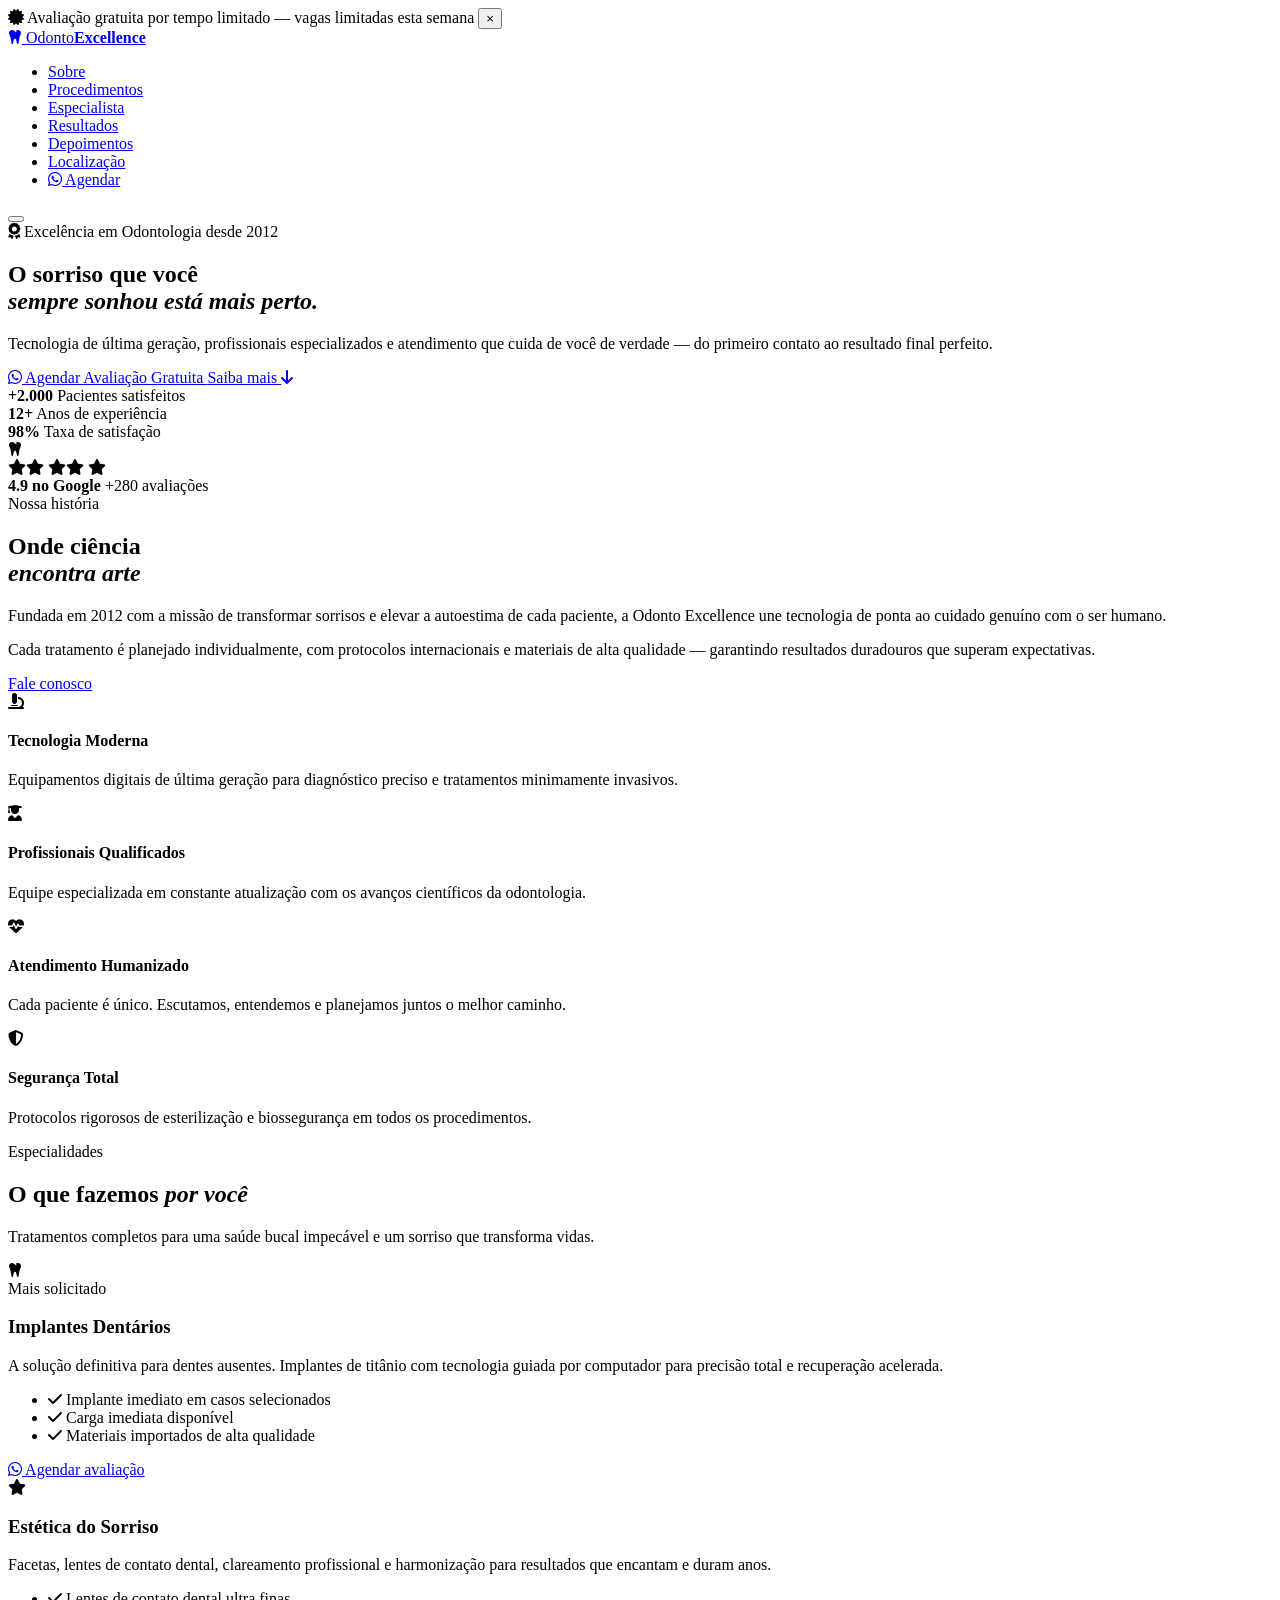
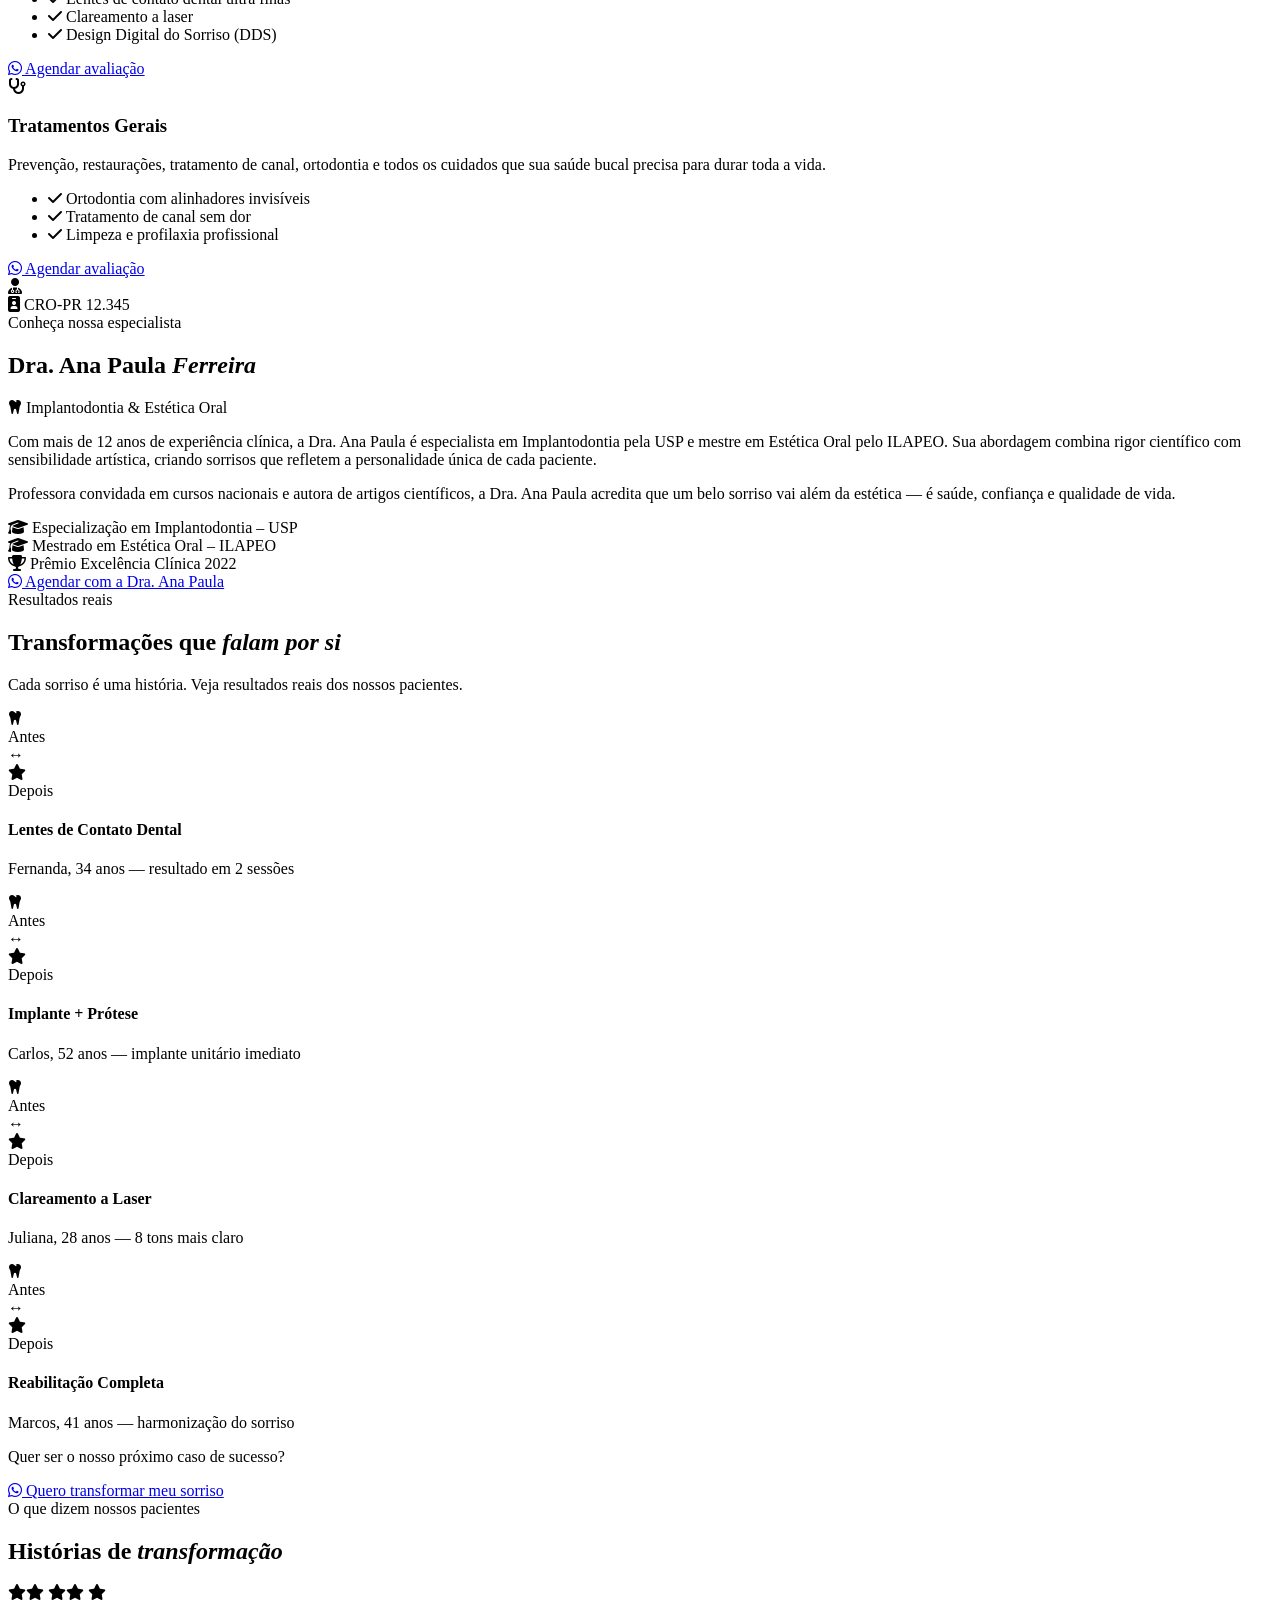
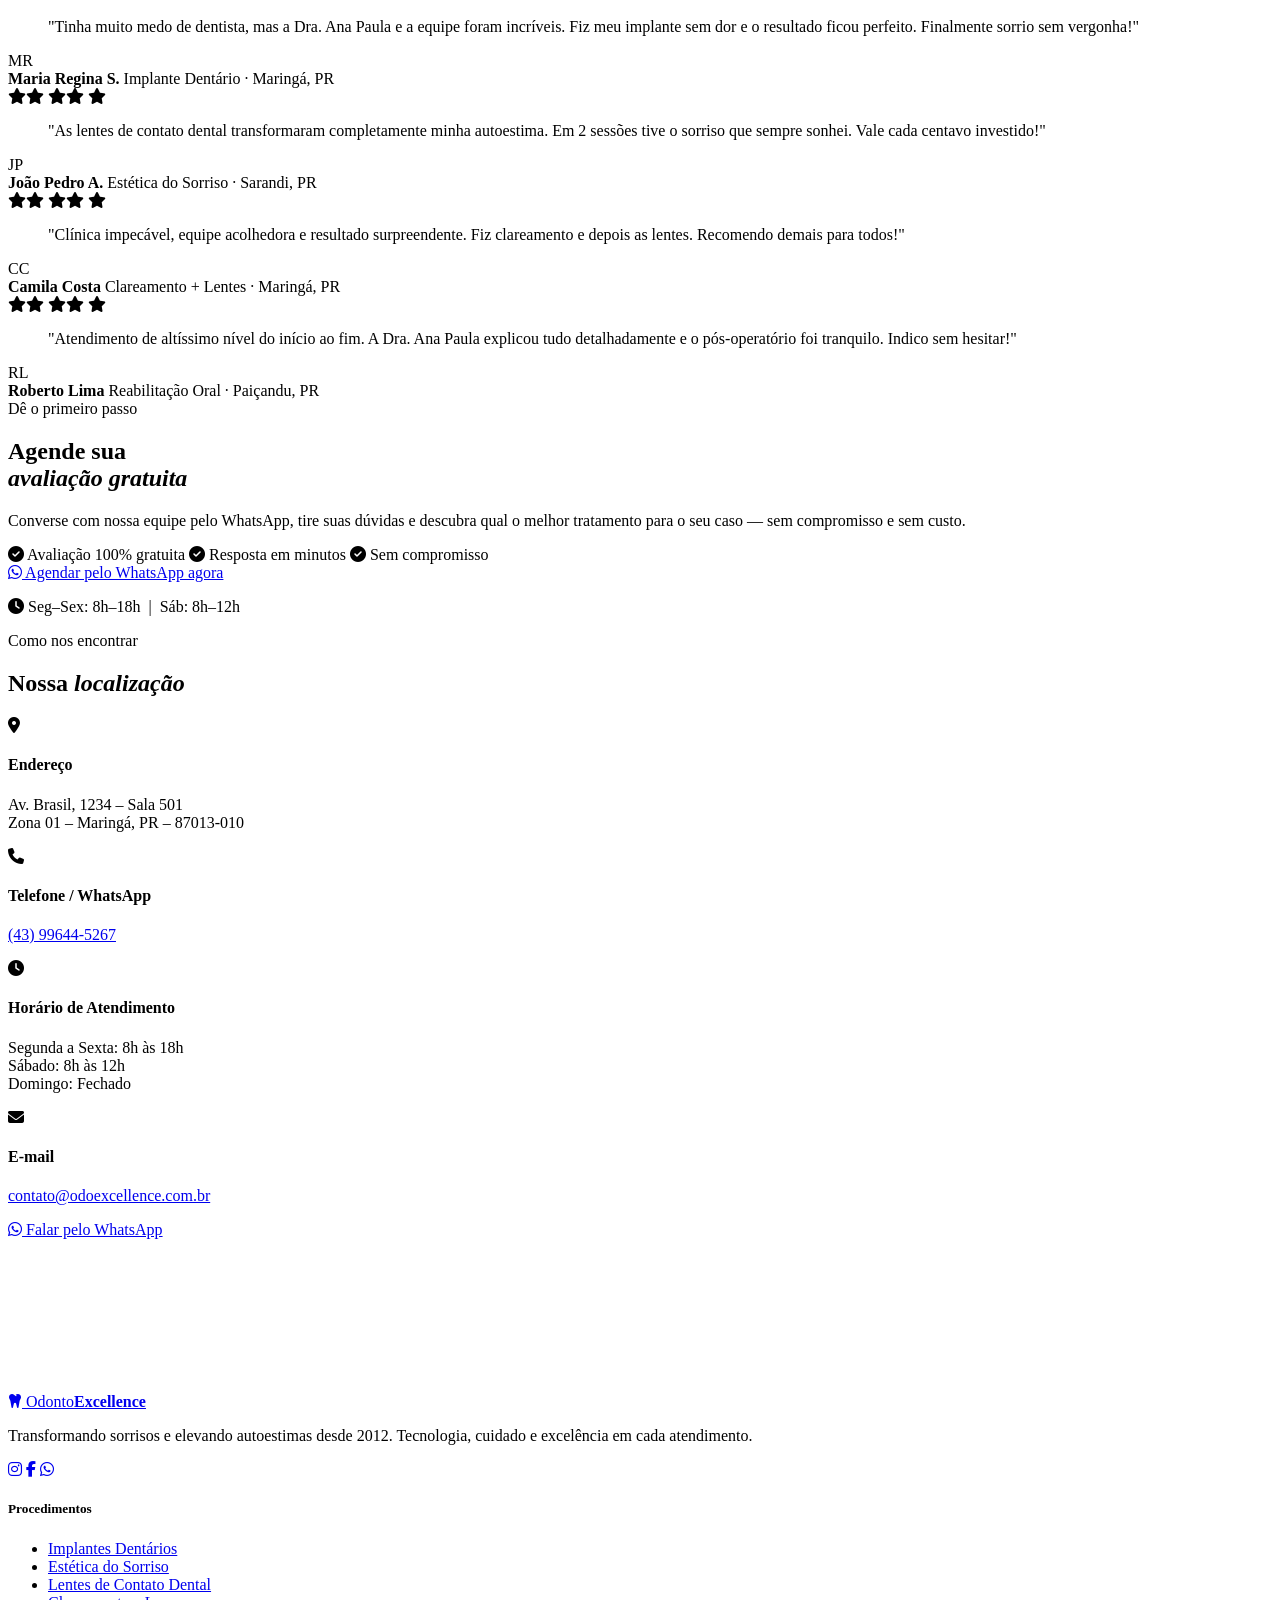
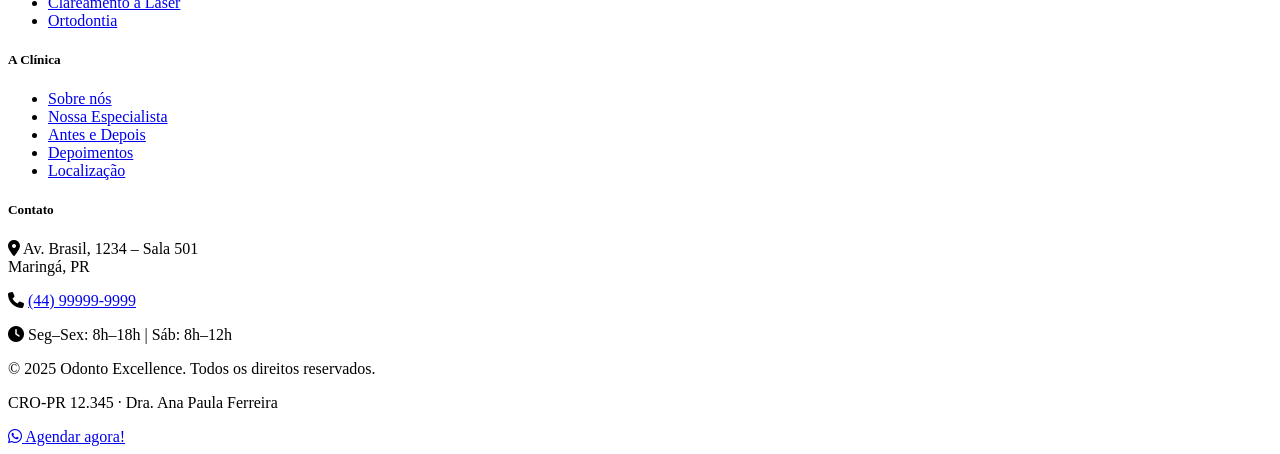
==== index.html @ 112c76b7 "alteração 15e17" ====
<!DOCTYPE html>
<html lang="pt-BR">
<head>
  <meta charset="UTF-8" />
  <meta name="viewport" content="width=device-width, initial-scale=1.0" />
  <meta name="description" content="Odonto Excellence – Tecnologia de ponta e atendimento humanizado para transformar o seu sorriso. Agende sua avaliação gratuita." />
  <meta name="keywords" content="dentista, implantes dentários, estética dental, clareamento, Odonto Excellence, sorriso perfeito" />
  <meta name="robots" content="index, follow" />
  <meta property="og:title" content="Odonto Excellence – Seu Sorriso, Nossa Excelência" />
  <meta property="og:description" content="Clínica odontológica especializada em implantes, estética e tratamentos gerais. Agende sua avaliação." />
  <meta property="og:type" content="website" />
  <title>Odonto Excellence – Seu Sorriso, Nossa Excelência</title>

  <!-- Google Fonts: Cormorant Garamond (display elegante) + DM Sans (corpo limpo) -->
  <link rel="preconnect" href="https://fonts.googleapis.com" />
  <link rel="preconnect" href="https://fonts.gstatic.com" crossorigin />
  <link href="https://fonts.googleapis.com/css2?family=Cormorant+Garamond:ital,wght@0,300;0,400;0,600;0,700;1,300;1,400&family=DM+Sans:wght@300;400;500;600&display=swap" rel="stylesheet" />

  <!-- Font Awesome para ícones -->
  <link rel="stylesheet" href="https://cdnjs.cloudflare.com/ajax/libs/font-awesome/6.5.1/css/all.min.css" />

  <link rel="stylesheet" href="style.css" />
</head>
<body>

  <!-- ============================================================
       BARRA DE URGÊNCIA — aumenta senso de escassez (CRO)
  ============================================================ -->
  <div class="urgency-bar" id="urgencyBar">
    <span>
      <i class="fa-solid fa-certificate"></i>
      Avaliação gratuita por tempo limitado — vagas limitadas esta semana
    </span>
    <button class="urgency-close" id="urgencyClose" aria-label="Fechar">×</button>
  </div>

  <!-- ============================================================
       NAVEGAÇÃO FIXA
  ============================================================ -->
  <nav class="navbar" id="navbar">
    <div class="nav-container">

      <!-- Logo -->
      <a href="#hero" class="nav-logo">
        <span class="logo-icon"><i class="fa-solid fa-tooth"></i></span>
        <span class="logo-text">Odonto<strong>Excellence</strong></span>
      </a>

      <!-- Links desktop -->
      <ul class="nav-links" id="navLinks">
        <li><a href="#sobre" class="nav-link">Sobre</a></li>
        <li><a href="#procedimentos" class="nav-link">Procedimentos</a></li>
        <li><a href="#dentista" class="nav-link">Especialista</a></li>
        <li><a href="#transformacoes" class="nav-link">Resultados</a></li>
        <li><a href="#depoimentos" class="nav-link">Depoimentos</a></li>
        <li><a href="#localizacao" class="nav-link">Localização</a></li>
        <li>
          <a href="https://w.app/odontoexcellencepadrebernardo"
             class="btn btn-primary btn-sm nav-cta" target="_blank" rel="noopener">
            <i class="fa-brands fa-whatsapp"></i> Agendar
          </a>
        </li>
      </ul>

      <!-- Botão hambúrguer mobile -->
      <button class="nav-toggle" id="navToggle" aria-label="Abrir menu">
        <span></span><span></span><span></span>
      </button>
    </div>
  </nav>

  <!-- ============================================================
       SEÇÃO 1 – HERO
  ============================================================ -->
  <section class="hero" id="hero">
    <!-- Formas decorativas de fundo -->
    <div class="hero-bg">
      <div class="hero-shape hero-shape-1"></div>
      <div class="hero-shape hero-shape-2"></div>
      <div class="hero-grain"></div>
    </div>

    <div class="hero-container">
      <!-- Conteúdo textual -->
      <div class="hero-content" data-animate="fade-up">
        <span class="hero-badge">
          <i class="fa-solid fa-award"></i> Excelência em Odontologia desde 2012
        </span>

        <h1 class="hero-title">
          O sorriso que você<br />
          <em>sempre sonhou está mais perto.</em><br />
          
        </h1>

        <p class="hero-subtitle">
          Tecnologia de última geração, profissionais especializados e atendimento que 
          cuida de você de verdade — do primeiro contato ao resultado final perfeito.
        </p>

        <div class="hero-actions">
          <a href="https://w.app/odontoexcellencepadrebernardo"
             class="btn btn-primary btn-xl" target="_blank" rel="noopener">
            <i class="fa-brands fa-whatsapp"></i>
            Agendar Avaliação Gratuita
          </a>
          <a href="#sobre" class="btn btn-ghost">
            Saiba mais <i class="fa-solid fa-arrow-down"></i>
          </a>
        </div>

        <!-- Estatísticas de prova social -->
        <div class="hero-stats">
          <div class="stat-item">
            <strong>+2.000</strong>
            <span>Pacientes satisfeitos</span>
          </div>
          <div class="stat-sep"></div>
          <div class="stat-item">
            <strong>12+</strong>
            <span>Anos de experiência</span>
          </div>
          <div class="stat-sep"></div>
          <div class="stat-item">
            <strong>98%</strong>
            <span>Taxa de satisfação</span>
          </div>
        </div>
      </div>

      <!-- Visual lado direito -->
      <div class="hero-visual" data-animate="fade-left">
        <div class="hero-img-wrap">
          <!-- Representação gráfica da clínica (substituir por foto real) -->
          <div class="hero-graphic">
            <div class="hg-ring hg-ring-1"></div>
            <div class="hg-ring hg-ring-2"></div>
            <div class="hg-ring hg-ring-3"></div>
            <div class="hg-center">
              <i class="fa-solid fa-tooth"></i>
            </div>
            <div class="hg-dots">
              <span></span><span></span><span></span>
              <span></span><span></span><span></span>
              <span></span><span></span><span></span>
            </div>
          </div>
          <!-- Card flutuante de avaliação -->
          <div class="hero-float-card">
            <div class="hfc-stars">
              <i class="fa-solid fa-star"></i><i class="fa-solid fa-star"></i>
              <i class="fa-solid fa-star"></i><i class="fa-solid fa-star"></i>
              <i class="fa-solid fa-star"></i>
            </div>
            <strong>4.9 no Google</strong>
            <span>+280 avaliações</span>
          </div>
        </div>
      </div>
    </div>

    <!-- Indicador de scroll -->
    <div class="hero-scroll">
      <div class="scroll-track"><div class="scroll-thumb"></div></div>
    </div>
  </section>

  <!-- ============================================================
       SEÇÃO 2 – SOBRE A CLÍNICA
  ============================================================ -->
  <section class="sobre" id="sobre">
    <div class="container">
      <div class="sobre-grid">

        <!-- Texto institucional -->
        <div class="sobre-text" data-animate="fade-right">
          <span class="section-label">Nossa história</span>
          <h2 class="section-title">
            Onde ciência<br /><em>encontra arte</em>
          </h2>
          <p class="body-text">
            Fundada em 2012 com a missão de transformar sorrisos e elevar a autoestima de cada paciente, 
            a Odonto Excellence une tecnologia de ponta ao cuidado genuíno com o ser humano.
          </p>
          <p class="body-text">
            Cada tratamento é planejado individualmente, com protocolos internacionais e materiais 
            de alta qualidade — garantindo resultados duradouros que superam expectativas.
          </p>
          <a href="https://w.app/odontoexcellencepadrebernardo"
             class="btn btn-outline" target="_blank" rel="noopener">
            Fale conosco
          </a>
        </div>

        <!-- Cards de diferenciais -->
        <div class="diferenciais-grid" data-animate="fade-left">

          <div class="dif-card">
            <div class="dif-icon"><i class="fa-solid fa-microscope"></i></div>
            <div>
              <h4>Tecnologia Moderna</h4>
              <p>Equipamentos digitais de última geração para diagnóstico preciso e tratamentos minimamente invasivos.</p>
            </div>
          </div>

          <div class="dif-card">
            <div class="dif-icon"><i class="fa-solid fa-user-graduate"></i></div>
            <div>
              <h4>Profissionais Qualificados</h4>
              <p>Equipe especializada em constante atualização com os avanços científicos da odontologia.</p>
            </div>
          </div>

          <div class="dif-card">
            <div class="dif-icon"><i class="fa-solid fa-heart-pulse"></i></div>
            <div>
              <h4>Atendimento Humanizado</h4>
              <p>Cada paciente é único. Escutamos, entendemos e planejamos juntos o melhor caminho.</p>
            </div>
          </div>

          <div class="dif-card">
            <div class="dif-icon"><i class="fa-solid fa-shield-halved"></i></div>
            <div>
              <h4>Segurança Total</h4>
              <p>Protocolos rigorosos de esterilização e biossegurança em todos os procedimentos.</p>
            </div>
          </div>

        </div>
      </div>
    </div>
  </section>

  <!-- ============================================================
       SEÇÃO 3 – PROCEDIMENTOS PRINCIPAIS
  ============================================================ -->
  <section class="procedimentos" id="procedimentos">
    <div class="container">
      <div class="section-header" data-animate="fade-up">
        <span class="section-label">Especialidades</span>
        <h2 class="section-title">O que fazemos <em>por você</em></h2>
        <p class="section-subtitle">
          Tratamentos completos para uma saúde bucal impecável e um sorriso que transforma vidas.
        </p>
      </div>

      <div class="proc-grid">

        <!-- Card Implantes -->
        <div class="proc-card" data-animate="fade-up" data-delay="0">
          <div class="proc-top">
            <div class="proc-icon"><i class="fa-solid fa-tooth"></i></div>
            <span class="proc-badge">Mais solicitado</span>
          </div>
          <h3>Implantes Dentários</h3>
          <p>A solução definitiva para dentes ausentes. Implantes de titânio com tecnologia guiada por computador para precisão total e recuperação acelerada.</p>
          <ul class="proc-list">
            <li><i class="fa-solid fa-check"></i> Implante imediato em casos selecionados</li>
            <li><i class="fa-solid fa-check"></i> Carga imediata disponível</li>
            <li><i class="fa-solid fa-check"></i> Materiais importados de alta qualidade</li>
          </ul>
          <a href="https://w.app/odontoexcellencepadrebernardo"
             class="btn btn-primary btn-block" target="_blank" rel="noopener">
            <i class="fa-brands fa-whatsapp"></i> Agendar avaliação
          </a>
        </div>

        <!-- Card Estética — destaque central -->
        <div class="proc-card proc-featured" data-animate="fade-up" data-delay="150">
          <div class="proc-top">
            <div class="proc-icon proc-icon-light"><i class="fa-solid fa-star"></i></div>
          </div>
          <h3>Estética do Sorriso</h3>
          <p>Facetas, lentes de contato dental, clareamento profissional e harmonização para resultados que encantam e duram anos.</p>
          <ul class="proc-list proc-list-light">
            <li><i class="fa-solid fa-check"></i> Lentes de contato dental ultra finas</li>
            <li><i class="fa-solid fa-check"></i> Clareamento a laser</li>
            <li><i class="fa-solid fa-check"></i> Design Digital do Sorriso (DDS)</li>
          </ul>
          <a href="https://w.app/odontoexcellencepadrebernardo"
             class="btn btn-white btn-block" target="_blank" rel="noopener">
            <i class="fa-brands fa-whatsapp"></i> Agendar avaliação
          </a>
        </div>

        <!-- Card Tratamentos Gerais -->
        <div class="proc-card" data-animate="fade-up" data-delay="300">
          <div class="proc-top">
            <div class="proc-icon"><i class="fa-solid fa-stethoscope"></i></div>
          </div>
          <h3>Tratamentos Gerais</h3>
          <p>Prevenção, restaurações, tratamento de canal, ortodontia e todos os cuidados que sua saúde bucal precisa para durar toda a vida.</p>
          <ul class="proc-list">
            <li><i class="fa-solid fa-check"></i> Ortodontia com alinhadores invisíveis</li>
            <li><i class="fa-solid fa-check"></i> Tratamento de canal sem dor</li>
            <li><i class="fa-solid fa-check"></i> Limpeza e profilaxia profissional</li>
          </ul>
          <a href="https://w.app/odontoexcellencepadrebernardo"
             class="btn btn-primary btn-block" target="_blank" rel="noopener">
            <i class="fa-brands fa-whatsapp"></i> Agendar avaliação
          </a>
        </div>

      </div>
    </div>
  </section>

  <!-- ============================================================
       SEÇÃO 4 – APRESENTAÇÃO DO ESPECIALISTA
  ============================================================ -->
  <section class="dentista" id="dentista">
    <div class="container">
      <div class="dentista-grid">

        <!-- Foto -->
        <div class="dentista-photo-col" data-animate="fade-right">
          <div class="dentista-photo-frame">
            <!-- Substitua pelo <img> real da dentista -->
            <div class="dentista-photo-placeholder">
              <i class="fa-solid fa-user-doctor"></i>
            </div>
            <div class="dentista-cro-badge">
              <i class="fa-solid fa-id-badge"></i> CRO-PR 12.345
            </div>
          </div>
        </div>

        <!-- Bio -->
        <div class="dentista-info" data-animate="fade-left">
          <span class="section-label">Conheça nossa especialista</span>
          <h2 class="section-title">
            Dra. Ana Paula <em>Ferreira</em>
          </h2>
          <p class="dentista-espec">
            <i class="fa-solid fa-tooth"></i> Implantodontia &amp; Estética Oral
          </p>
          <p class="body-text">
            Com mais de 12 anos de experiência clínica, a Dra. Ana Paula é especialista em 
            Implantodontia pela USP e mestre em Estética Oral pelo ILAPEO. Sua abordagem combina 
            rigor científico com sensibilidade artística, criando sorrisos que refletem a 
            personalidade única de cada paciente.
          </p>
          <p class="body-text">
            Professora convidada em cursos nacionais e autora de artigos científicos, a Dra. Ana Paula 
            acredita que um belo sorriso vai além da estética — é saúde, confiança e qualidade de vida.
          </p>
          <div class="dentista-creds">
            <div class="cred">
              <i class="fa-solid fa-graduation-cap"></i>
              <span>Especialização em Implantodontia – USP</span>
            </div>
            <div class="cred">
              <i class="fa-solid fa-graduation-cap"></i>
              <span>Mestrado em Estética Oral – ILAPEO</span>
            </div>
            <div class="cred">
              <i class="fa-solid fa-trophy"></i>
              <span>Prêmio Excelência Clínica 2022</span>
            </div>
          </div>
          <a href="https://w.app/odontoexcellencepadrebernardo"
             class="btn btn-primary" target="_blank" rel="noopener">
            <i class="fa-brands fa-whatsapp"></i> Agendar com a Dra. Ana Paula
          </a>
        </div>
      </div>
    </div>
  </section>

  <!-- ============================================================
       SEÇÃO 5 – ANTES E DEPOIS
  ============================================================ -->
  <section class="transformacoes" id="transformacoes">
    <div class="container">
      <div class="section-header" data-animate="fade-up">
        <span class="section-label">Resultados reais</span>
        <h2 class="section-title">Transformações que <em>falam por si</em></h2>
        <p class="section-subtitle">Cada sorriso é uma história. Veja resultados reais dos nossos pacientes.</p>
      </div>

      <div class="transf-grid">

        <!-- Transformação 1 -->
        <div class="transf-card" data-animate="fade-up" data-delay="0">
          <div class="transf-split">
            <div class="transf-before">
              <div class="transf-visual tv-before"><i class="fa-solid fa-tooth"></i></div>
              <span>Antes</span>
            </div>
            <div class="transf-arrow">↔</div>
            <div class="transf-after">
              <div class="transf-visual tv-after"><i class="fa-solid fa-star"></i></div>
              <span>Depois</span>
            </div>
          </div>
          <div class="transf-desc">
            <h4>Lentes de Contato Dental</h4>
            <p>Fernanda, 34 anos — resultado em 2 sessões</p>
          </div>
        </div>

        <!-- Transformação 2 -->
        <div class="transf-card" data-animate="fade-up" data-delay="150">
          <div class="transf-split">
            <div class="transf-before">
              <div class="transf-visual tv-before"><i class="fa-solid fa-tooth"></i></div>
              <span>Antes</span>
            </div>
            <div class="transf-arrow">↔</div>
            <div class="transf-after">
              <div class="transf-visual tv-after"><i class="fa-solid fa-star"></i></div>
              <span>Depois</span>
            </div>
          </div>
          <div class="transf-desc">
            <h4>Implante + Prótese</h4>
            <p>Carlos, 52 anos — implante unitário imediato</p>
          </div>
        </div>

        <!-- Transformação 3 -->
        <div class="transf-card" data-animate="fade-up" data-delay="300">
          <div class="transf-split">
            <div class="transf-before">
              <div class="transf-visual tv-before"><i class="fa-solid fa-tooth"></i></div>
              <span>Antes</span>
            </div>
            <div class="transf-arrow">↔</div>
            <div class="transf-after">
              <div class="transf-visual tv-after"><i class="fa-solid fa-star"></i></div>
              <span>Depois</span>
            </div>
          </div>
          <div class="transf-desc">
            <h4>Clareamento a Laser</h4>
            <p>Juliana, 28 anos — 8 tons mais claro</p>
          </div>
        </div>

        <!-- Transformação 4 -->
        <div class="transf-card" data-animate="fade-up" data-delay="450">
          <div class="transf-split">
            <div class="transf-before">
              <div class="transf-visual tv-before"><i class="fa-solid fa-tooth"></i></div>
              <span>Antes</span>
            </div>
            <div class="transf-arrow">↔</div>
            <div class="transf-after">
              <div class="transf-visual tv-after"><i class="fa-solid fa-star"></i></div>
              <span>Depois</span>
            </div>
          </div>
          <div class="transf-desc">
            <h4>Reabilitação Completa</h4>
            <p>Marcos, 41 anos — harmonização do sorriso</p>
          </div>
        </div>

      </div>

      <div class="transf-cta" data-animate="fade-up">
        <p>Quer ser o nosso próximo caso de sucesso?</p>
        <a href="https://w.app/odontoexcellencepadrebernardo"
           class="btn btn-primary btn-lg" target="_blank" rel="noopener">
          <i class="fa-brands fa-whatsapp"></i> Quero transformar meu sorriso
        </a>
      </div>
    </div>
  </section>

  <!-- ============================================================
       SEÇÃO 6 – DEPOIMENTOS
  ============================================================ -->
  <section class="depoimentos" id="depoimentos">
    <div class="container">
      <div class="section-header" data-animate="fade-up">
        <span class="section-label">O que dizem nossos pacientes</span>
        <h2 class="section-title">Histórias de <em>transformação</em></h2>
      </div>

      <div class="dep-grid">

        <div class="dep-card" data-animate="fade-up" data-delay="0">
          <div class="dep-stars">
            <i class="fa-solid fa-star"></i><i class="fa-solid fa-star"></i>
            <i class="fa-solid fa-star"></i><i class="fa-solid fa-star"></i>
            <i class="fa-solid fa-star"></i>
          </div>
          <blockquote>
            "Tinha muito medo de dentista, mas a Dra. Ana Paula e a equipe foram incríveis. 
            Fiz meu implante sem dor e o resultado ficou perfeito. Finalmente sorrio sem vergonha!"
          </blockquote>
          <div class="dep-author">
            <div class="dep-avatar">MR</div>
            <div class="dep-info">
              <strong>Maria Regina S.</strong>
              <span>Implante Dentário · Maringá, PR</span>
            </div>
          </div>
        </div>

        <div class="dep-card" data-animate="fade-up" data-delay="150">
          <div class="dep-stars">
            <i class="fa-solid fa-star"></i><i class="fa-solid fa-star"></i>
            <i class="fa-solid fa-star"></i><i class="fa-solid fa-star"></i>
            <i class="fa-solid fa-star"></i>
          </div>
          <blockquote>
            "As lentes de contato dental transformaram completamente minha autoestima. 
            Em 2 sessões tive o sorriso que sempre sonhei. Vale cada centavo investido!"
          </blockquote>
          <div class="dep-author">
            <div class="dep-avatar">JP</div>
            <div class="dep-info">
              <strong>João Pedro A.</strong>
              <span>Estética do Sorriso · Sarandi, PR</span>
            </div>
          </div>
        </div>

        <div class="dep-card" data-animate="fade-up" data-delay="300">
          <div class="dep-stars">
            <i class="fa-solid fa-star"></i><i class="fa-solid fa-star"></i>
            <i class="fa-solid fa-star"></i><i class="fa-solid fa-star"></i>
            <i class="fa-solid fa-star"></i>
          </div>
          <blockquote>
            "Clínica impecável, equipe acolhedora e resultado surpreendente. 
            Fiz clareamento e depois as lentes. Recomendo demais para todos!"
          </blockquote>
          <div class="dep-author">
            <div class="dep-avatar">CC</div>
            <div class="dep-info">
              <strong>Camila Costa</strong>
              <span>Clareamento + Lentes · Maringá, PR</span>
            </div>
          </div>
        </div>

        <div class="dep-card" data-animate="fade-up" data-delay="450">
          <div class="dep-stars">
            <i class="fa-solid fa-star"></i><i class="fa-solid fa-star"></i>
            <i class="fa-solid fa-star"></i><i class="fa-solid fa-star"></i>
            <i class="fa-solid fa-star"></i>
          </div>
          <blockquote>
            "Atendimento de altíssimo nível do início ao fim. A Dra. Ana Paula explicou tudo 
            detalhadamente e o pós-operatório foi tranquilo. Indico sem hesitar!"
          </blockquote>
          <div class="dep-author">
            <div class="dep-avatar">RL</div>
            <div class="dep-info">
              <strong>Roberto Lima</strong>
              <span>Reabilitação Oral · Paiçandu, PR</span>
            </div>
          </div>
        </div>

      </div>
    </div>
  </section>

  <!-- ============================================================
       SEÇÃO 7 – CTA FINAL
  ============================================================ -->
  <section class="cta-final" id="agendar">
    <div class="cta-bg">
      <div class="cta-shape cta-s1"></div>
      <div class="cta-shape cta-s2"></div>
    </div>
    <div class="container">
      <div class="cta-content" data-animate="fade-up">
        <span class="section-label section-label-light">Dê o primeiro passo</span>
        <h2 class="cta-title">
          Agende sua<br /><em>avaliação gratuita</em>
        </h2>
        <p class="cta-subtitle">
          Converse com nossa equipe pelo WhatsApp, tire suas dúvidas e descubra qual o 
          melhor tratamento para o seu caso — sem compromisso e sem custo.
        </p>
        <div class="cta-checks">
          <span><i class="fa-solid fa-circle-check"></i> Avaliação 100% gratuita</span>
          <span><i class="fa-solid fa-circle-check"></i> Resposta em minutos</span>
          <span><i class="fa-solid fa-circle-check"></i> Sem compromisso</span>
        </div>
        <a href="https://w.app/odontoexcellencepadrebernardo"
           class="btn btn-white btn-xl" target="_blank" rel="noopener">
          <i class="fa-brands fa-whatsapp"></i> Agendar pelo WhatsApp agora
        </a>
        <p class="cta-note">
          <i class="fa-solid fa-clock"></i> Seg–Sex: 8h–18h &nbsp;|&nbsp; Sáb: 8h–12h
        </p>
      </div>
    </div>
  </section>

  <!-- ============================================================
       SEÇÃO 8 – LOCALIZAÇÃO
  ============================================================ -->
  <section class="localizacao" id="localizacao">
    <div class="container">
      <div class="section-header" data-animate="fade-up">
        <span class="section-label">Como nos encontrar</span>
        <h2 class="section-title">Nossa <em>localização</em></h2>
      </div>
      <div class="loc-grid">

        <!-- Informações de contato -->
        <div class="loc-info" data-animate="fade-right">

          <div class="loc-item">
            <div class="loc-ico"><i class="fa-solid fa-location-dot"></i></div>
            <div>
              <h4>Endereço</h4>
              <p>Av. Brasil, 1234 – Sala 501<br />Zona 01 – Maringá, PR – 87013-010</p>
            </div>
          </div>

          <div class="loc-item">
            <div class="loc-ico"><i class="fa-solid fa-phone"></i></div>
            <div>
              <h4>Telefone / WhatsApp</h4>
              <p><a href="tel:+5543996445267">(43) 99644-5267</a></p>
            </div>
          </div>

          <div class="loc-item">
            <div class="loc-ico"><i class="fa-solid fa-clock"></i></div>
            <div>
              <h4>Horário de Atendimento</h4>
              <p>Segunda a Sexta: 8h às 18h<br />Sábado: 8h às 12h<br />Domingo: Fechado</p>
            </div>
          </div>

          <div class="loc-item">
            <div class="loc-ico"><i class="fa-solid fa-envelope"></i></div>
            <div>
              <h4>E-mail</h4>
              <p><a href="mailto:contato@odoexcellence.com.br">contato@odoexcellence.com.br</a></p>
            </div>
          </div>

          <a href="https://w.app/odontoexcellencepadrebernardo"
             class="btn btn-primary" target="_blank" rel="noopener">
            <i class="fa-brands fa-whatsapp"></i> Falar pelo WhatsApp
          </a>
        </div>

        <!-- Mapa Google Maps -->
        <div class="loc-map" data-animate="fade-left">
          <!--
            INSTRUÇÃO: Substitua a URL abaixo pelo link embed real da clínica:
            Google Maps → compartilhar → incorporar mapa → copiar iframe src
          -->
          <iframe
            src="https://www.google.com/maps/place//data=!4m2!3m1!1s0x94eca12a98dff3c5:0x775444c011b38517?entry=s&sa=X&ved=2ahUKEwjr08Dk_aSTAxUWGLkGHUj_BYYQ4kB6BAgDEAA&hl=pt"
            width="100%"
            height="100%"
            style="border:0;"
            allowfullscreen=""
            loading="lazy"
            referrerpolicy="no-referrer-when-downgrade"
            title="Localização Odonto Excellence – Arapongas, PR">
          </iframe>
        </div>

      </div>
    </div>
  </section>

  <!-- ============================================================
       RODAPÉ
  ============================================================ -->
  <footer class="footer">
    <div class="container">
      <div class="footer-grid">

        <div class="footer-brand">
          <a href="#hero" class="nav-logo">
            <span class="logo-icon"><i class="fa-solid fa-tooth"></i></span>
            <span class="logo-text">Odonto<strong>Excellence</strong></span>
          </a>
          <p>Transformando sorrisos e elevando autoestimas desde 2012. Tecnologia, cuidado e excelência em cada atendimento.</p>
          <div class="footer-social">
            <a href="#" aria-label="Instagram"><i class="fa-brands fa-instagram"></i></a>
            <a href="#" aria-label="Facebook"><i class="fa-brands fa-facebook-f"></i></a>
            <a href="https://w.app/odontoexcellencepadrebernardo" aria-label="WhatsApp" target="_blank" rel="noopener"><i class="fa-brands fa-whatsapp"></i></a>
          </div>
        </div>

        <div class="footer-col">
          <h5>Procedimentos</h5>
          <ul>
            <li><a href="#procedimentos">Implantes Dentários</a></li>
            <li><a href="#procedimentos">Estética do Sorriso</a></li>
            <li><a href="#procedimentos">Lentes de Contato Dental</a></li>
            <li><a href="#procedimentos">Clareamento a Laser</a></li>
            <li><a href="#procedimentos">Ortodontia</a></li>
          </ul>
        </div>

        <div class="footer-col">
          <h5>A Clínica</h5>
          <ul>
            <li><a href="#sobre">Sobre nós</a></li>
            <li><a href="#dentista">Nossa Especialista</a></li>
            <li><a href="#transformacoes">Antes e Depois</a></li>
            <li><a href="#depoimentos">Depoimentos</a></li>
            <li><a href="#localizacao">Localização</a></li>
          </ul>
        </div>

        <div class="footer-col">
          <h5>Contato</h5>
          <p><i class="fa-solid fa-location-dot"></i> Av. Brasil, 1234 – Sala 501<br />Maringá, PR</p>
          <p><i class="fa-solid fa-phone"></i> <a href="tel:+5544999999999">(44) 99999-9999</a></p>
          <p><i class="fa-solid fa-clock"></i> Seg–Sex: 8h–18h | Sáb: 8h–12h</p>
        </div>

      </div>

      <div class="footer-bottom">
        <p>© 2025 Odonto Excellence. Todos os direitos reservados.</p>
        <p>CRO-PR 12.345 · Dra. Ana Paula Ferreira</p>
      </div>
    </div>
  </footer>

  <!-- ============================================================
       BOTÃO WHATSAPP FLUTUANTE (sempre visível)
  ============================================================ -->
  <a href="https://w.app/odontoexcellencepadrebernardo"
     class="wf-float" id="wfFloat" target="_blank" rel="noopener" aria-label="Falar pelo WhatsApp">
    <i class="fa-brands fa-whatsapp"></i>
    <span class="wf-pulse"></span>
    <span class="wf-tooltip">Agendar agora!</span>
  </a>

  <script src="script.js"></script>
</body>
</html>
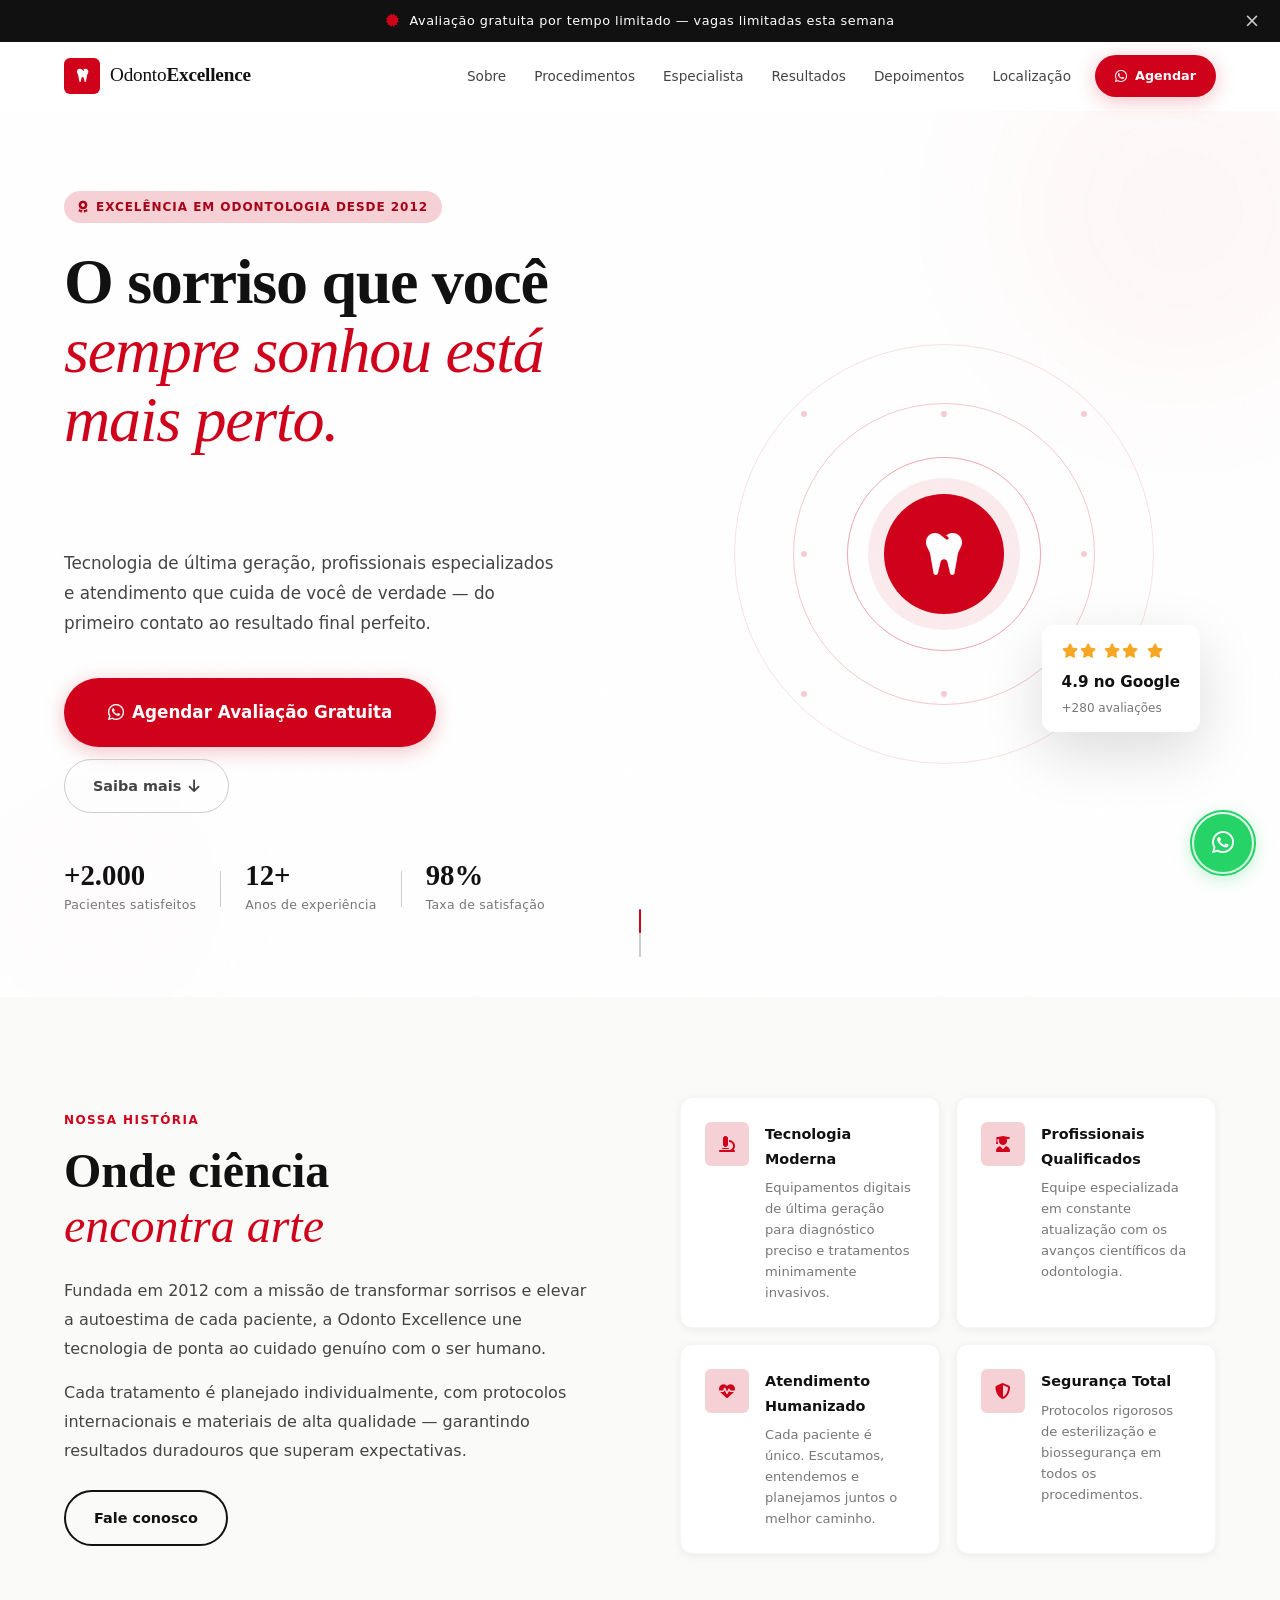
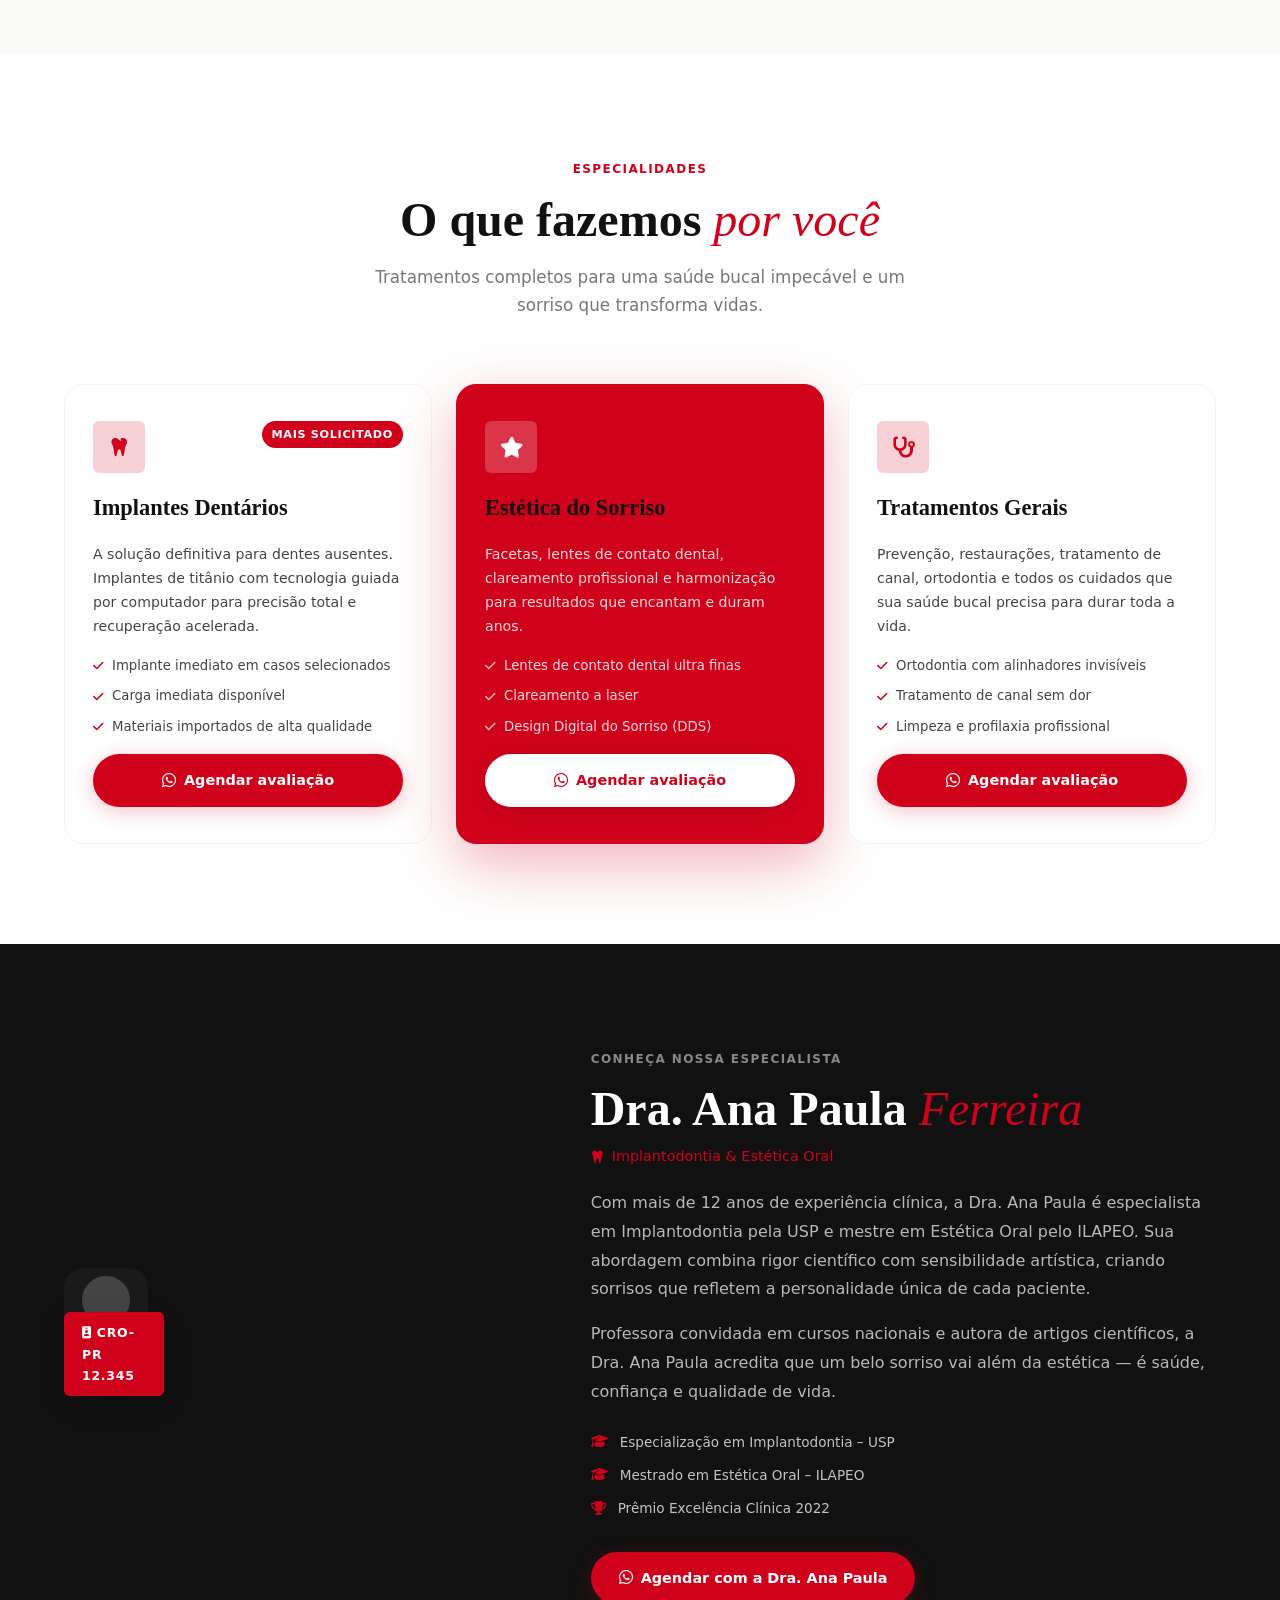
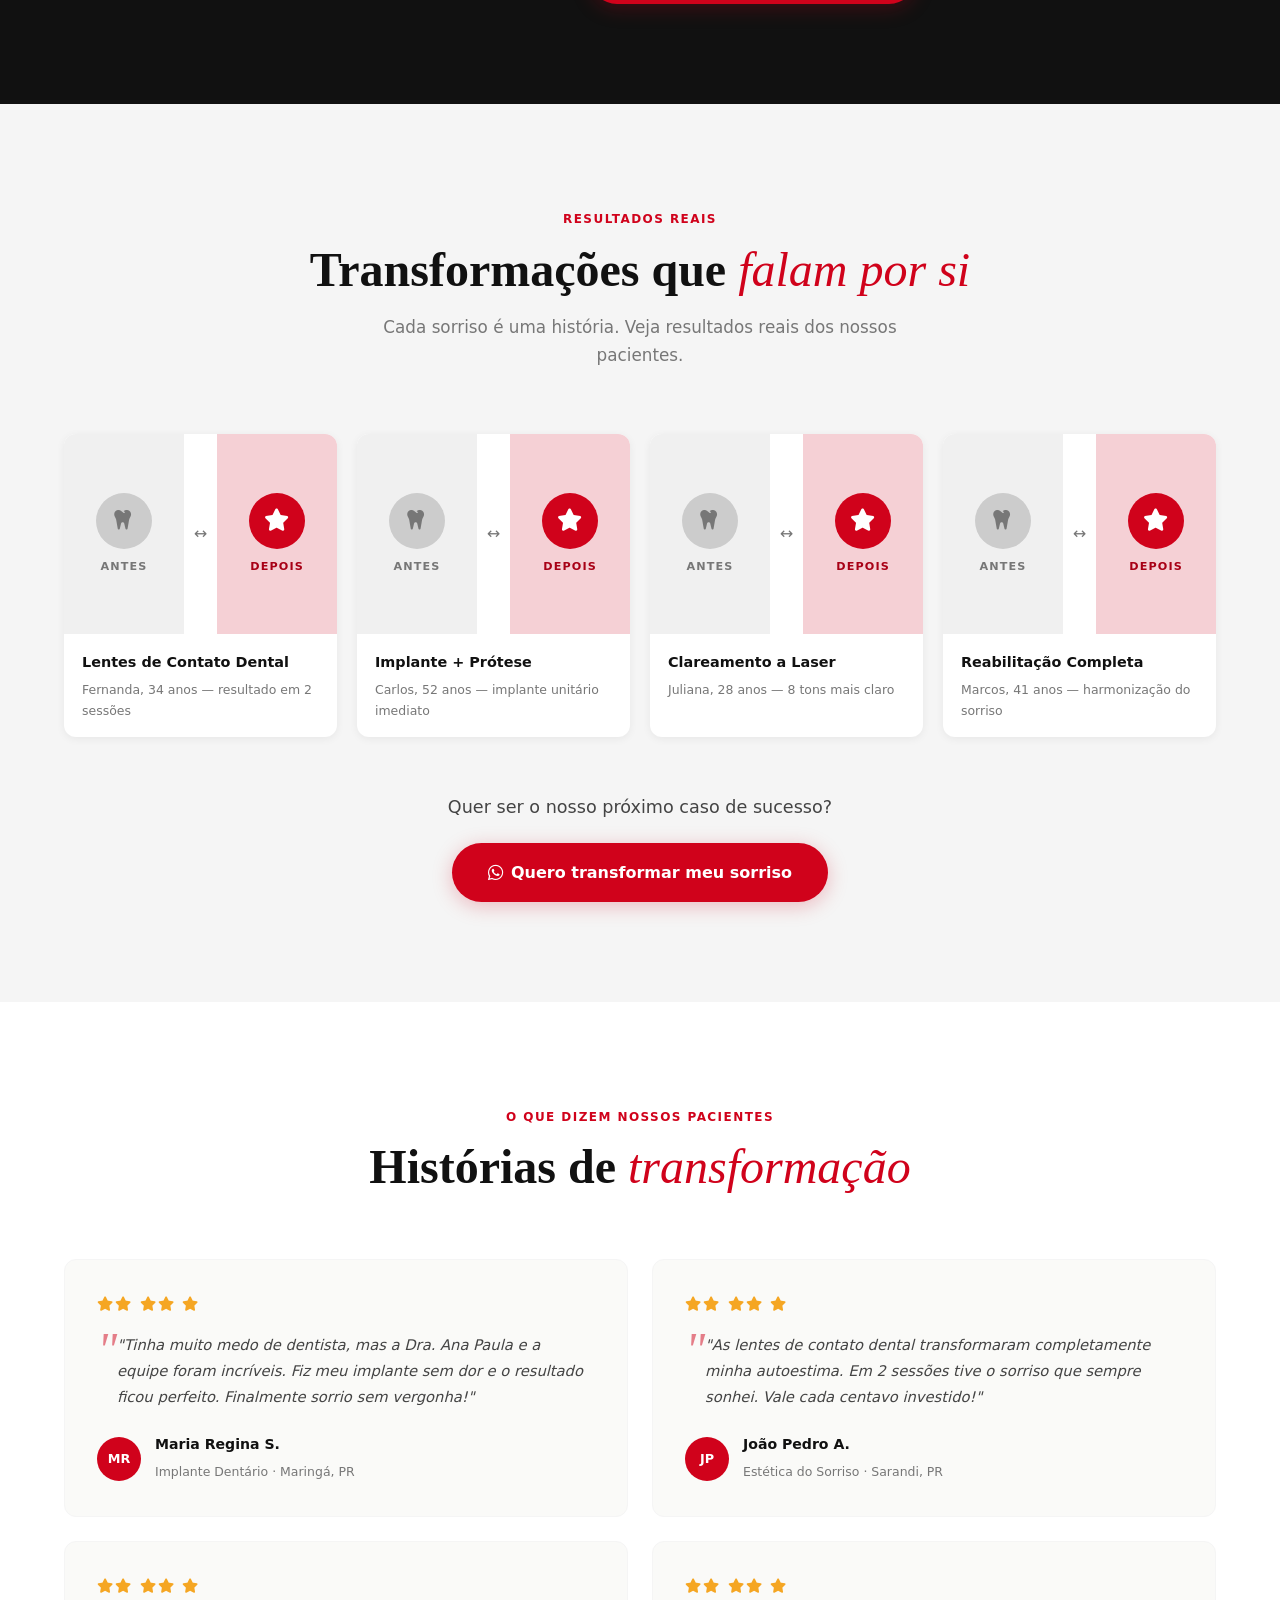
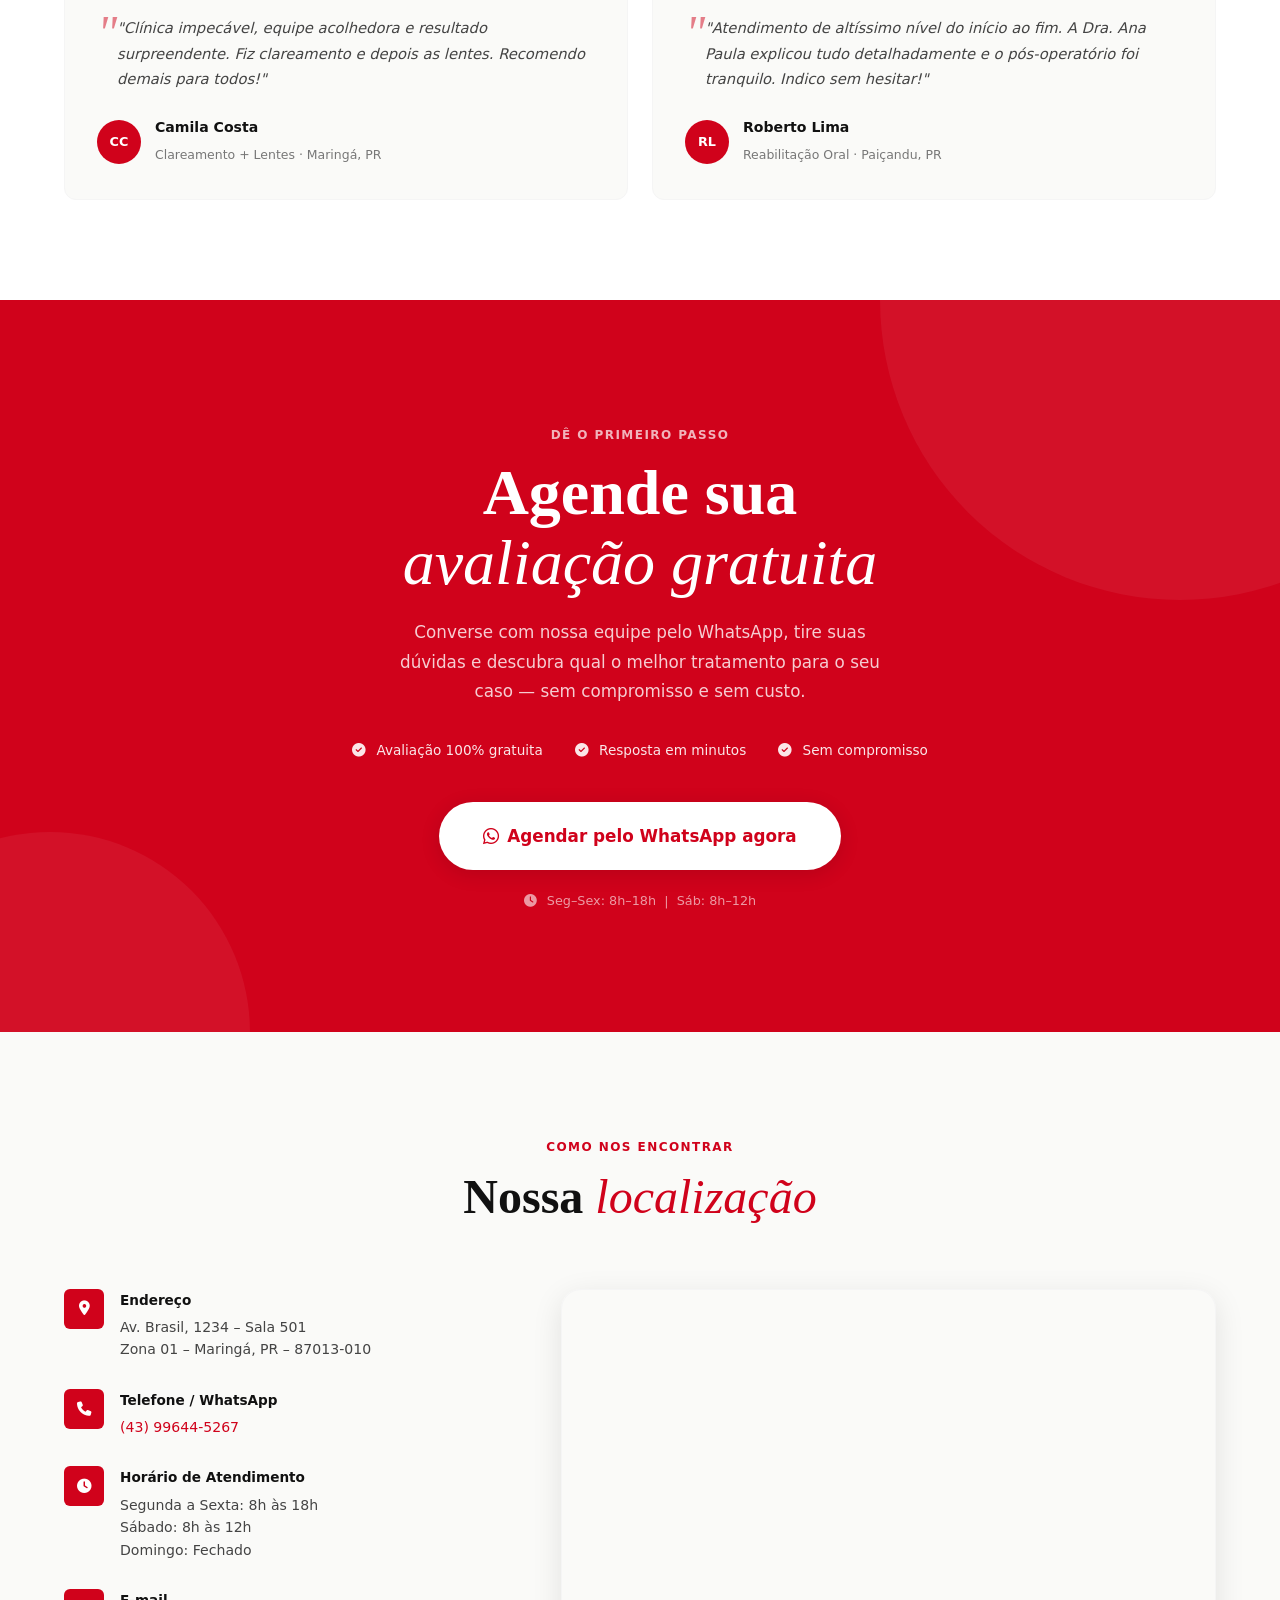
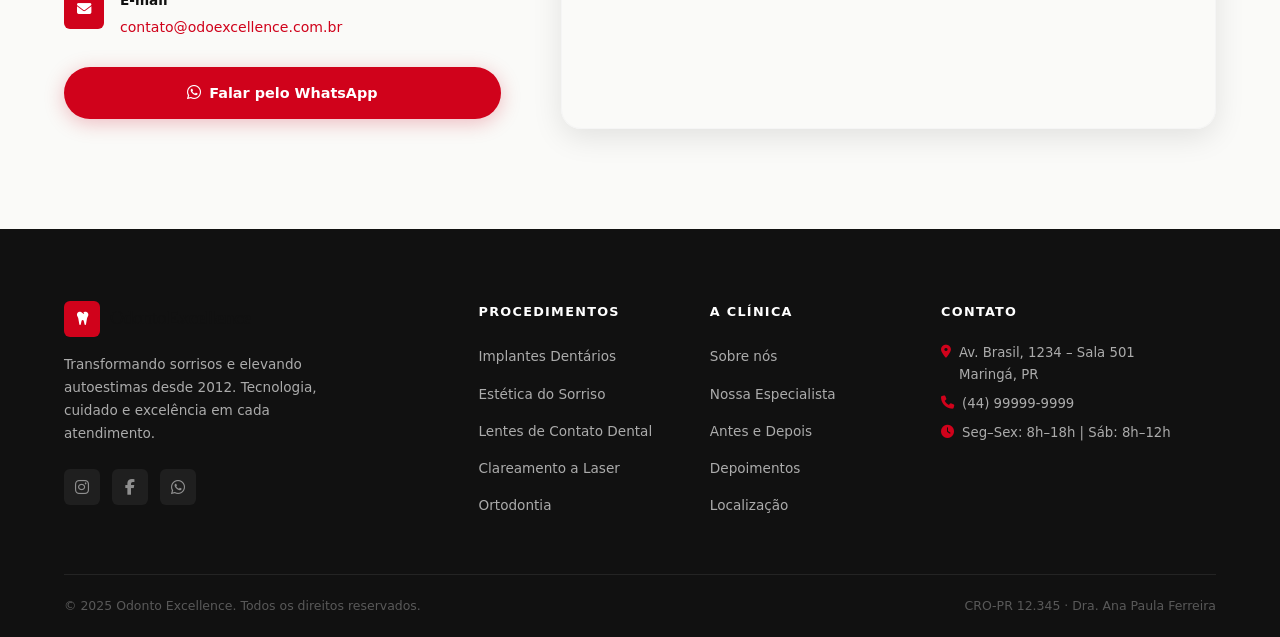
==== commit 22d5f0f3: "alteração 15e29" ====
--- a/index.html
+++ b/index.html
@@ -654,7 +654,7 @@
             Google Maps → compartilhar → incorporar mapa → copiar iframe src
           -->
           <iframe
-            src="https://www.google.com/maps/place//data=!4m2!3m1!1s0x94eca12a98dff3c5:0x775444c011b38517?entry=s&sa=X&ved=2ahUKEwjr08Dk_aSTAxUWGLkGHUj_BYYQ4kB6BAgDEAA&hl=pt"
+            src="https://maps.app.goo.gl/ZFviJ23cYTTZ8iTVA"
             width="100%"
             height="100%"
             style="border:0;"
--- a/style.css
+++ b/style.css
@@ -0,0 +1,1262 @@
+/* ================================================================
+   ODONTO EXCELLENCE – style.css
+   Autor: Amaru Marketing & Design
+   Paleta: #FFFFFF (branco), #D0021B (vermelho clínico), #111111 (preto)
+   Fontes: Cormorant Garamond (display) + DM Sans (corpo)
+================================================================ */
+
+/* ---------------------------------------------------------------
+   1. VARIÁVEIS CSS & RESET
+--------------------------------------------------------------- */
+:root {
+  /* Cores */
+  --red:         #D0021B;
+  --red-dark:    #a80016;
+  --red-light:   #f5d0d5;
+  --black:       #111111;
+  --gray-900:    #1a1a1a;
+  --gray-700:    #444444;
+  --gray-500:    #777777;
+  --gray-300:    #cccccc;
+  --gray-100:    #f5f5f5;
+  --white:       #ffffff;
+  --off-white:   #fafaf8;
+
+  /* Tipografia */
+  --font-display: 'Cormorant Garamond', Georgia, serif;
+  --font-body:    'DM Sans', system-ui, sans-serif;
+
+  /* Espaçamento */
+  --section-py:  100px;
+  --container:   1200px;
+  --radius-sm:   6px;
+  --radius-md:   12px;
+  --radius-lg:   20px;
+  --radius-full: 9999px;
+
+  /* Sombras */
+  --shadow-sm:   0 2px 8px rgba(0,0,0,.06);
+  --shadow-md:   0 8px 30px rgba(0,0,0,.10);
+  --shadow-lg:   0 20px 60px rgba(0,0,0,.14);
+
+  /* Transições */
+  --ease:        cubic-bezier(.4,0,.2,1);
+  --dur:         .3s;
+}
+
+*, *::before, *::after { box-sizing: border-box; margin: 0; padding: 0; }
+
+html { scroll-behavior: smooth; font-size: 16px; }
+
+body {
+  font-family: var(--font-body);
+  color: var(--black);
+  background: var(--white);
+  line-height: 1.7;
+  overflow-x: hidden;
+}
+
+img { max-width: 100%; display: block; }
+a  { text-decoration: none; color: inherit; }
+ul { list-style: none; }
+button { cursor: pointer; border: none; background: none; font: inherit; }
+
+/* ---------------------------------------------------------------
+   2. TIPOGRAFIA GLOBAL
+--------------------------------------------------------------- */
+.section-title {
+  font-family: var(--font-display);
+  font-size: clamp(2rem, 4vw, 3rem);
+  font-weight: 600;
+  line-height: 1.15;
+  color: var(--black);
+}
+.section-title em {
+  font-style: italic;
+  font-weight: 300;
+  color: var(--red);
+}
+.section-label {
+  display: inline-block;
+  font-size: .75rem;
+  font-weight: 600;
+  letter-spacing: .12em;
+  text-transform: uppercase;
+  color: var(--red);
+  margin-bottom: 12px;
+}
+.section-label-light { color: rgba(255,255,255,.7); }
+.section-subtitle {
+  font-size: 1.05rem;
+  color: var(--gray-500);
+  max-width: 560px;
+  margin: 0 auto;
+}
+.section-header {
+  text-align: center;
+  margin-bottom: 64px;
+}
+.section-header .section-title { margin-bottom: 16px; }
+.body-text {
+  font-size: 1rem;
+  color: var(--gray-700);
+  line-height: 1.8;
+  margin-bottom: 16px;
+}
+
+/* ---------------------------------------------------------------
+   3. CONTAINER
+--------------------------------------------------------------- */
+.container {
+  max-width: var(--container);
+  margin: 0 auto;
+  padding: 0 24px;
+}
+
+/* ---------------------------------------------------------------
+   4. BOTÕES
+--------------------------------------------------------------- */
+.btn {
+  display: inline-flex;
+  align-items: center;
+  justify-content: center;
+  gap: 8px;
+  padding: 14px 28px;
+  border-radius: var(--radius-full);
+  font-family: var(--font-body);
+  font-size: .9rem;
+  font-weight: 600;
+  transition: all var(--dur) var(--ease);
+  white-space: nowrap;
+}
+.btn-sm  { padding: 10px 20px; font-size: .8rem; }
+.btn-lg  { padding: 16px 36px; font-size: 1rem; }
+.btn-xl  { padding: 20px 44px; font-size: 1.05rem; }
+.btn-block { width: 100%; }
+
+/* Vermelho primário */
+.btn-primary {
+  background: var(--red);
+  color: var(--white);
+  box-shadow: 0 4px 20px rgba(208,2,27,.25);
+}
+.btn-primary:hover {
+  background: var(--red-dark);
+  transform: translateY(-2px);
+  box-shadow: 0 8px 28px rgba(208,2,27,.35);
+}
+
+/* Branco */
+.btn-white {
+  background: var(--white);
+  color: var(--red);
+  box-shadow: 0 4px 20px rgba(0,0,0,.12);
+}
+.btn-white:hover {
+  background: var(--off-white);
+  transform: translateY(-2px);
+  box-shadow: 0 8px 28px rgba(0,0,0,.18);
+}
+
+/* Outline */
+.btn-outline {
+  background: transparent;
+  color: var(--black);
+  border: 2px solid var(--black);
+}
+.btn-outline:hover {
+  background: var(--black);
+  color: var(--white);
+  transform: translateY(-2px);
+}
+
+/* Ghost (sem fundo) */
+.btn-ghost {
+  background: transparent;
+  color: var(--gray-700);
+  border: 1.5px solid var(--gray-300);
+}
+.btn-ghost:hover {
+  border-color: var(--black);
+  color: var(--black);
+  transform: translateY(-2px);
+}
+
+/* WhatsApp verde */
+.btn i.fa-brands.fa-whatsapp { font-size: 1.1em; }
+
+/* ---------------------------------------------------------------
+   5. BARRA DE URGÊNCIA
+--------------------------------------------------------------- */
+.urgency-bar {
+  position: relative;
+  background: var(--black);
+  color: var(--white);
+  text-align: center;
+  padding: 10px 48px;
+  font-size: .8rem;
+  font-weight: 500;
+  letter-spacing: .04em;
+  z-index: 200;
+}
+.urgency-bar i { color: var(--red); margin-right: 6px; }
+.urgency-close {
+  position: absolute;
+  right: 16px;
+  top: 50%;
+  transform: translateY(-50%);
+  color: var(--gray-300);
+  font-size: 1.2rem;
+  line-height: 1;
+  padding: 4px;
+  transition: color var(--dur);
+}
+.urgency-close:hover { color: var(--white); }
+
+/* ---------------------------------------------------------------
+   6. NAVBAR
+--------------------------------------------------------------- */
+.navbar {
+  position: sticky;
+  top: 0;
+  left: 0;
+  width: 100%;
+  z-index: 100;
+  background: rgba(255,255,255,.95);
+  backdrop-filter: blur(12px);
+  -webkit-backdrop-filter: blur(12px);
+  border-bottom: 1px solid transparent;
+  transition: border-color var(--dur), box-shadow var(--dur);
+}
+.navbar.scrolled {
+  border-bottom-color: var(--gray-100);
+  box-shadow: var(--shadow-sm);
+}
+.nav-container {
+  max-width: var(--container);
+  margin: 0 auto;
+  padding: 0 24px;
+  height: 68px;
+  display: flex;
+  align-items: center;
+  justify-content: space-between;
+  gap: 24px;
+}
+.nav-logo {
+  display: flex;
+  align-items: center;
+  gap: 10px;
+  flex-shrink: 0;
+}
+.logo-icon {
+  width: 36px;
+  height: 36px;
+  background: var(--red);
+  border-radius: var(--radius-sm);
+  display: flex;
+  align-items: center;
+  justify-content: center;
+  color: var(--white);
+  font-size: .95rem;
+}
+.logo-text {
+  font-family: var(--font-display);
+  font-size: 1.2rem;
+  font-weight: 400;
+  color: var(--black);
+  letter-spacing: -.01em;
+}
+.logo-text strong { font-weight: 700; }
+
+.nav-links {
+  display: flex;
+  align-items: center;
+  gap: 4px;
+}
+.nav-link {
+  padding: 8px 12px;
+  font-size: .85rem;
+  font-weight: 500;
+  color: var(--gray-700);
+  border-radius: var(--radius-sm);
+  transition: color var(--dur), background var(--dur);
+}
+.nav-link:hover { color: var(--red); background: var(--gray-100); }
+.nav-cta { margin-left: 8px; }
+
+/* Hambúrguer */
+.nav-toggle {
+  display: none;
+  flex-direction: column;
+  gap: 5px;
+  padding: 6px;
+}
+.nav-toggle span {
+  display: block;
+  width: 22px;
+  height: 2px;
+  background: var(--black);
+  border-radius: 2px;
+  transition: all var(--dur) var(--ease);
+}
+.nav-toggle.open span:nth-child(1) { transform: rotate(45deg) translate(5px,5px); }
+.nav-toggle.open span:nth-child(2) { opacity: 0; }
+.nav-toggle.open span:nth-child(3) { transform: rotate(-45deg) translate(5px,-5px); }
+
+/* ---------------------------------------------------------------
+   7. HERO
+--------------------------------------------------------------- */
+.hero {
+  position: relative;
+  min-height: calc(100vh - 68px);
+  display: flex;
+  align-items: center;
+  overflow: hidden;
+  background: var(--white);
+}
+
+/* Fundo decorativo */
+.hero-bg { position: absolute; inset: 0; pointer-events: none; z-index: 0; }
+.hero-shape {
+  position: absolute;
+  border-radius: 50%;
+  filter: blur(80px);
+  opacity: .4;
+}
+.hero-shape-1 {
+  width: 600px; height: 600px;
+  background: radial-gradient(circle, rgba(208,2,27,.12), transparent 70%);
+  top: -200px; right: -200px;
+}
+.hero-shape-2 {
+  width: 400px; height: 400px;
+  background: radial-gradient(circle, rgba(208,2,27,.06), transparent 70%);
+  bottom: -100px; left: -100px;
+}
+.hero-grain {
+  position: absolute;
+  inset: 0;
+  background-image: url("data:image/svg+xml,%3Csvg viewBox='0 0 256 256' xmlns='http://www.w3.org/2000/svg'%3E%3Cfilter id='n'%3E%3CfeTurbulence type='fractalNoise' baseFrequency='.9' numOctaves='4' stitchTiles='stitch'/%3E%3C/filter%3E%3Crect width='100%25' height='100%25' filter='url(%23n)' opacity='.03'/%3E%3C/svg%3E");
+  opacity: .5;
+}
+
+.hero-container {
+  position: relative;
+  z-index: 1;
+  max-width: var(--container);
+  margin: 0 auto;
+  padding: 80px 24px;
+  display: grid;
+  grid-template-columns: 1fr 1fr;
+  gap: 64px;
+  align-items: center;
+}
+
+/* Conteúdo de texto */
+.hero-badge {
+  display: inline-flex;
+  align-items: center;
+  gap: 8px;
+  background: var(--red-light);
+  color: var(--red-dark);
+  padding: 6px 14px;
+  border-radius: var(--radius-full);
+  font-size: .75rem;
+  font-weight: 600;
+  letter-spacing: .08em;
+  text-transform: uppercase;
+  margin-bottom: 24px;
+}
+.hero-title {
+  font-family: var(--font-display);
+  font-size: clamp(2.5rem, 5vw, 4rem);
+  font-weight: 600;
+  line-height: 1.08;
+  letter-spacing: -.02em;
+  margin-bottom: 24px;
+  color: var(--black);
+}
+.hero-title em {
+  font-style: italic;
+  font-weight: 300;
+  color: var(--red);
+  display: block;
+}
+.hero-subtitle {
+  font-size: 1.05rem;
+  color: var(--gray-700);
+  line-height: 1.8;
+  max-width: 500px;
+  margin-bottom: 40px;
+}
+.hero-actions {
+  display: flex;
+  gap: 12px;
+  flex-wrap: wrap;
+  margin-bottom: 48px;
+}
+
+/* Estatísticas hero */
+.hero-stats {
+  display: flex;
+  align-items: center;
+  gap: 24px;
+  flex-wrap: wrap;
+}
+.stat-item strong {
+  display: block;
+  font-family: var(--font-display);
+  font-size: 1.8rem;
+  font-weight: 700;
+  color: var(--black);
+  line-height: 1;
+}
+.stat-item span {
+  font-size: .78rem;
+  color: var(--gray-500);
+  letter-spacing: .02em;
+}
+.stat-sep {
+  width: 1px;
+  height: 36px;
+  background: var(--gray-300);
+}
+
+/* Gráfico / visual hero */
+.hero-visual { display: flex; justify-content: center; }
+.hero-img-wrap { position: relative; width: 480px; max-width: 100%; }
+
+/* Gráfico circular animado */
+.hero-graphic {
+  width: 420px;
+  height: 420px;
+  max-width: 100%;
+  aspect-ratio: 1;
+  position: relative;
+  display: flex;
+  align-items: center;
+  justify-content: center;
+  margin: 0 auto;
+}
+.hg-ring {
+  position: absolute;
+  border-radius: 50%;
+  border: 1.5px solid var(--red);
+  animation: spin-slow linear infinite;
+}
+.hg-ring-1 { width: 100%; height: 100%; opacity: .12; animation-duration: 30s; }
+.hg-ring-2 { width: 72%;  height: 72%;  opacity: .22; animation-duration: 20s; animation-direction: reverse; }
+.hg-ring-3 { width: 46%;  height: 46%;  opacity: .35; animation-duration: 14s; }
+
+.hg-center {
+  width: 120px;
+  height: 120px;
+  background: var(--red);
+  border-radius: 50%;
+  display: flex;
+  align-items: center;
+  justify-content: center;
+  font-size: 3rem;
+  color: var(--white);
+  position: relative;
+  z-index: 2;
+  box-shadow: 0 0 0 16px rgba(208,2,27,.08);
+}
+
+/* Grid de pontinhos decorativos */
+.hg-dots {
+  position: absolute;
+  inset: 0;
+  display: grid;
+  grid-template-columns: repeat(3,1fr);
+  grid-template-rows: repeat(3,1fr);
+  pointer-events: none;
+}
+.hg-dots span {
+  width: 6px;
+  height: 6px;
+  background: var(--red);
+  border-radius: 50%;
+  opacity: .2;
+  justify-self: center;
+  align-self: center;
+}
+
+/* Card flutuante de avaliação */
+.hero-float-card {
+  position: absolute;
+  bottom: 32px;
+  right: -16px;
+  background: var(--white);
+  border-radius: var(--radius-md);
+  padding: 14px 20px;
+  box-shadow: var(--shadow-lg);
+  display: flex;
+  flex-direction: column;
+  gap: 2px;
+  animation: float 4s ease-in-out infinite;
+}
+.hfc-stars { color: #f5a623; font-size: .9rem; letter-spacing: 2px; margin-bottom: 4px; }
+.hero-float-card strong { font-size: .95rem; color: var(--black); display: block; }
+.hero-float-card span  { font-size: .75rem; color: var(--gray-500); }
+
+/* Indicador de scroll */
+.hero-scroll {
+  position: absolute;
+  bottom: 40px;
+  left: 50%;
+  transform: translateX(-50%);
+  z-index: 2;
+}
+.scroll-track {
+  width: 2px;
+  height: 48px;
+  background: var(--gray-300);
+  border-radius: 2px;
+  overflow: hidden;
+}
+.scroll-thumb {
+  width: 100%;
+  height: 50%;
+  background: var(--red);
+  border-radius: 2px;
+  animation: scroll-bounce 2s ease-in-out infinite;
+}
+
+/* ---------------------------------------------------------------
+   8. SOBRE
+--------------------------------------------------------------- */
+.sobre {
+  padding: var(--section-py) 0;
+  background: var(--off-white);
+}
+.sobre-grid {
+  display: grid;
+  grid-template-columns: 1fr 1fr;
+  gap: 80px;
+  align-items: center;
+}
+.sobre-text .section-title { margin-bottom: 24px; }
+.sobre-text .btn { margin-top: 8px; }
+
+.diferenciais-grid {
+  display: grid;
+  grid-template-columns: 1fr 1fr;
+  gap: 16px;
+}
+.dif-card {
+  background: var(--white);
+  border-radius: var(--radius-md);
+  padding: 24px;
+  display: flex;
+  gap: 16px;
+  align-items: flex-start;
+  box-shadow: var(--shadow-sm);
+  border: 1px solid var(--gray-100);
+  transition: box-shadow var(--dur), transform var(--dur);
+}
+.dif-card:hover {
+  box-shadow: var(--shadow-md);
+  transform: translateY(-3px);
+}
+.dif-icon {
+  width: 44px;
+  height: 44px;
+  min-width: 44px;
+  background: var(--red-light);
+  border-radius: var(--radius-sm);
+  display: flex;
+  align-items: center;
+  justify-content: center;
+  color: var(--red);
+  font-size: 1rem;
+}
+.dif-card h4 {
+  font-size: .9rem;
+  font-weight: 600;
+  margin-bottom: 6px;
+  color: var(--black);
+}
+.dif-card p { font-size: .82rem; color: var(--gray-500); line-height: 1.6; }
+
+/* ---------------------------------------------------------------
+   9. PROCEDIMENTOS
+--------------------------------------------------------------- */
+.procedimentos {
+  padding: var(--section-py) 0;
+  background: var(--white);
+}
+.proc-grid {
+  display: grid;
+  grid-template-columns: repeat(3, 1fr);
+  gap: 24px;
+  align-items: stretch;
+}
+
+.proc-card {
+  background: var(--white);
+  border: 1.5px solid var(--gray-100);
+  border-radius: var(--radius-lg);
+  padding: 36px 28px;
+  display: flex;
+  flex-direction: column;
+  gap: 16px;
+  transition: all var(--dur) var(--ease);
+  position: relative;
+  overflow: hidden;
+}
+.proc-card::before {
+  content: '';
+  position: absolute;
+  top: 0; left: 0; right: 0;
+  height: 3px;
+  background: var(--red);
+  transform: scaleX(0);
+  transform-origin: left;
+  transition: transform var(--dur) var(--ease);
+}
+.proc-card:hover { box-shadow: var(--shadow-lg); transform: translateY(-4px); }
+.proc-card:hover::before { transform: scaleX(1); }
+
+/* Card em destaque (vermelho) */
+.proc-featured {
+  background: var(--red);
+  border-color: var(--red);
+  color: var(--white);
+  transform: scale(1.03);
+  box-shadow: 0 20px 60px rgba(208,2,27,.3);
+}
+.proc-featured::before { background: rgba(255,255,255,.4); }
+.proc-featured:hover { transform: scale(1.03) translateY(-4px); }
+.proc-featured h3,
+.proc-featured p { color: var(--white); }
+
+.proc-top {
+  display: flex;
+  align-items: flex-start;
+  justify-content: space-between;
+}
+.proc-icon {
+  width: 52px;
+  height: 52px;
+  background: var(--red-light);
+  border-radius: var(--radius-sm);
+  display: flex;
+  align-items: center;
+  justify-content: center;
+  color: var(--red);
+  font-size: 1.3rem;
+}
+.proc-icon-light {
+  background: rgba(255,255,255,.2);
+  color: var(--white);
+}
+.proc-badge {
+  font-size: .7rem;
+  font-weight: 600;
+  background: var(--red);
+  color: var(--white);
+  padding: 4px 10px;
+  border-radius: var(--radius-full);
+  letter-spacing: .06em;
+  text-transform: uppercase;
+}
+.proc-card h3 {
+  font-family: var(--font-display);
+  font-size: 1.4rem;
+  font-weight: 600;
+  color: var(--black);
+}
+.proc-card p { font-size: .88rem; color: var(--gray-700); line-height: 1.7; flex: 1; }
+.proc-featured p { color: rgba(255,255,255,.85); }
+
+.proc-list {
+  display: flex;
+  flex-direction: column;
+  gap: 8px;
+}
+.proc-list li {
+  font-size: .83rem;
+  color: var(--gray-700);
+  display: flex;
+  align-items: center;
+  gap: 8px;
+}
+.proc-list li i { color: var(--red); font-size: .75rem; flex-shrink: 0; }
+.proc-list-light li { color: rgba(255,255,255,.85); }
+.proc-list-light li i { color: rgba(255,255,255,.7); }
+
+/* ---------------------------------------------------------------
+   10. DENTISTA / ESPECIALISTA
+--------------------------------------------------------------- */
+.dentista {
+  padding: var(--section-py) 0;
+  background: var(--black);
+  color: var(--white);
+}
+.dentista-grid {
+  display: grid;
+  grid-template-columns: 1fr 1.4fr;
+  gap: 80px;
+  align-items: center;
+}
+
+/* Foto */
+.dentista-photo-frame {
+  position: relative;
+  display: inline-block;
+}
+.dentista-photo-placeholder {
+  width: 100%;
+  aspect-ratio: 3/4;
+  background: var(--gray-900);
+  border-radius: var(--radius-lg);
+  display: flex;
+  align-items: center;
+  justify-content: center;
+  font-size: 6rem;
+  color: var(--gray-700);
+  /* INSTRUÇÃO: substitua este bloco por <img src="..." /> da dentista */
+  overflow: hidden;
+}
+.dentista-cro-badge {
+  position: absolute;
+  bottom: -16px;
+  right: -16px;
+  background: var(--red);
+  color: var(--white);
+  padding: 10px 18px;
+  border-radius: var(--radius-sm);
+  font-size: .78rem;
+  font-weight: 600;
+  letter-spacing: .06em;
+  text-transform: uppercase;
+  box-shadow: var(--shadow-md);
+}
+
+/* Info */
+.dentista-info .section-title { color: var(--white); margin-bottom: 8px; }
+.dentista-info .section-label { color: rgba(255,255,255,.5); }
+
+.dentista-espec {
+  font-size: .9rem;
+  color: var(--red);
+  font-weight: 500;
+  margin-bottom: 20px;
+  display: flex;
+  align-items: center;
+  gap: 8px;
+}
+.dentista-info .body-text { color: rgba(255,255,255,.7); }
+
+.dentista-creds {
+  display: flex;
+  flex-direction: column;
+  gap: 10px;
+  margin: 24px 0 32px;
+}
+.cred {
+  display: flex;
+  align-items: center;
+  gap: 12px;
+  font-size: .85rem;
+  color: rgba(255,255,255,.75);
+}
+.cred i { color: var(--red); }
+
+/* ---------------------------------------------------------------
+   11. ANTES E DEPOIS
+--------------------------------------------------------------- */
+.transformacoes {
+  padding: var(--section-py) 0;
+  background: var(--gray-100);
+}
+.transf-grid {
+  display: grid;
+  grid-template-columns: repeat(4, 1fr);
+  gap: 20px;
+  margin-bottom: 56px;
+}
+.transf-card {
+  background: var(--white);
+  border-radius: var(--radius-md);
+  overflow: hidden;
+  box-shadow: var(--shadow-sm);
+  transition: box-shadow var(--dur), transform var(--dur);
+}
+.transf-card:hover {
+  box-shadow: var(--shadow-md);
+  transform: translateY(-4px);
+}
+.transf-split {
+  display: flex;
+  align-items: center;
+  height: 200px;
+}
+.transf-before, .transf-after {
+  flex: 1;
+  height: 100%;
+  display: flex;
+  flex-direction: column;
+  align-items: center;
+  justify-content: center;
+  gap: 8px;
+  font-size: .7rem;
+  font-weight: 600;
+  text-transform: uppercase;
+  letter-spacing: .1em;
+}
+.transf-before { background: #f0f0f0; color: var(--gray-500); }
+.transf-after  { background: var(--red-light); color: var(--red-dark); }
+
+.transf-visual {
+  width: 56px;
+  height: 56px;
+  border-radius: 50%;
+  display: flex;
+  align-items: center;
+  justify-content: center;
+  font-size: 1.4rem;
+}
+.tv-before { background: var(--gray-300); color: var(--gray-500); }
+.tv-after  { background: var(--red); color: var(--white); }
+
+.transf-arrow {
+  padding: 0 10px;
+  font-size: 1rem;
+  color: var(--gray-500);
+}
+
+.transf-desc { padding: 16px 18px; }
+.transf-desc h4 {
+  font-size: .9rem;
+  font-weight: 600;
+  margin-bottom: 4px;
+  color: var(--black);
+}
+.transf-desc p { font-size: .78rem; color: var(--gray-500); }
+
+.transf-cta {
+  text-align: center;
+}
+.transf-cta p {
+  font-size: 1.1rem;
+  color: var(--gray-700);
+  margin-bottom: 20px;
+}
+
+/* ---------------------------------------------------------------
+   12. DEPOIMENTOS
+--------------------------------------------------------------- */
+.depoimentos {
+  padding: var(--section-py) 0;
+  background: var(--white);
+}
+.dep-grid {
+  display: grid;
+  grid-template-columns: repeat(2, 1fr);
+  gap: 24px;
+}
+.dep-card {
+  background: var(--off-white);
+  border-radius: var(--radius-md);
+  padding: 32px;
+  border: 1px solid var(--gray-100);
+  transition: all var(--dur);
+}
+.dep-card:hover { box-shadow: var(--shadow-md); transform: translateY(-3px); }
+
+.dep-stars { color: #f5a623; font-size: .9rem; letter-spacing: 2px; margin-bottom: 16px; }
+
+.dep-card blockquote {
+  font-size: .92rem;
+  color: var(--gray-700);
+  line-height: 1.75;
+  font-style: italic;
+  margin-bottom: 24px;
+  position: relative;
+  padding-left: 20px;
+}
+.dep-card blockquote::before {
+  content: '"';
+  position: absolute;
+  left: 0;
+  top: -6px;
+  font-family: var(--font-display);
+  font-size: 3rem;
+  color: var(--red);
+  line-height: 1;
+  opacity: .5;
+}
+
+.dep-author {
+  display: flex;
+  align-items: center;
+  gap: 14px;
+}
+.dep-avatar {
+  width: 44px;
+  height: 44px;
+  background: var(--red);
+  border-radius: 50%;
+  display: flex;
+  align-items: center;
+  justify-content: center;
+  color: var(--white);
+  font-size: .8rem;
+  font-weight: 700;
+  flex-shrink: 0;
+}
+.dep-info strong { display: block; font-size: .88rem; color: var(--black); }
+.dep-info span   { font-size: .78rem; color: var(--gray-500); }
+
+/* ---------------------------------------------------------------
+   13. CTA FINAL
+--------------------------------------------------------------- */
+.cta-final {
+  position: relative;
+  padding: 120px 0;
+  background: var(--red);
+  overflow: hidden;
+  text-align: center;
+}
+.cta-bg { position: absolute; inset: 0; pointer-events: none; }
+.cta-shape {
+  position: absolute;
+  border-radius: 50%;
+  background: rgba(255,255,255,.06);
+}
+.cta-s1 { width: 600px; height: 600px; top: -300px; right: -200px; }
+.cta-s2 { width: 400px; height: 400px; bottom: -200px; left: -150px; }
+
+.cta-content { position: relative; z-index: 1; }
+.cta-title {
+  font-family: var(--font-display);
+  font-size: clamp(2.5rem, 5vw, 4rem);
+  font-weight: 600;
+  color: var(--white);
+  line-height: 1.1;
+  margin-bottom: 20px;
+}
+.cta-title em {
+  font-style: italic;
+  font-weight: 300;
+  display: block;
+}
+.cta-subtitle {
+  font-size: 1.05rem;
+  color: rgba(255,255,255,.8);
+  max-width: 520px;
+  margin: 0 auto 32px;
+  line-height: 1.75;
+}
+.cta-checks {
+  display: flex;
+  justify-content: center;
+  gap: 32px;
+  flex-wrap: wrap;
+  margin-bottom: 40px;
+  font-size: .85rem;
+  color: rgba(255,255,255,.9);
+  font-weight: 500;
+}
+.cta-checks i { margin-right: 6px; }
+.cta-note {
+  margin-top: 20px;
+  font-size: .8rem;
+  color: rgba(255,255,255,.6);
+}
+.cta-note i { margin-right: 6px; }
+
+/* ---------------------------------------------------------------
+   14. LOCALIZAÇÃO
+--------------------------------------------------------------- */
+.localizacao {
+  padding: var(--section-py) 0;
+  background: var(--off-white);
+}
+.loc-grid {
+  display: grid;
+  grid-template-columns: 1fr 1.5fr;
+  gap: 60px;
+  align-items: start;
+}
+.loc-info { display: flex; flex-direction: column; gap: 28px; }
+.loc-item { display: flex; gap: 16px; align-items: flex-start; }
+.loc-ico {
+  width: 40px;
+  height: 40px;
+  min-width: 40px;
+  background: var(--red);
+  border-radius: var(--radius-sm);
+  display: flex;
+  align-items: center;
+  justify-content: center;
+  color: var(--white);
+  font-size: .9rem;
+}
+.loc-item h4 { font-size: .85rem; font-weight: 600; color: var(--black); margin-bottom: 4px; }
+.loc-item p  { font-size: .88rem; color: var(--gray-700); line-height: 1.6; }
+.loc-item a  { color: var(--red); }
+.loc-item a:hover { text-decoration: underline; }
+
+.loc-map {
+  height: 440px;
+  border-radius: var(--radius-lg);
+  overflow: hidden;
+  box-shadow: var(--shadow-md);
+  border: 1.5px solid var(--gray-100);
+}
+.loc-map iframe { width: 100%; height: 100%; display: block; }
+
+/* ---------------------------------------------------------------
+   15. RODAPÉ
+--------------------------------------------------------------- */
+.footer {
+  background: var(--black);
+  color: rgba(255,255,255,.65);
+  padding: 72px 0 0;
+}
+.footer-grid {
+  display: grid;
+  grid-template-columns: 2fr 1fr 1fr 1.5fr;
+  gap: 48px;
+  padding-bottom: 56px;
+  border-bottom: 1px solid rgba(255,255,255,.08);
+}
+.footer-brand .nav-logo { margin-bottom: 16px; }
+.footer-brand p { font-size: .85rem; line-height: 1.7; max-width: 280px; margin-bottom: 24px; }
+.footer-social { display: flex; gap: 12px; }
+.footer-social a {
+  width: 36px;
+  height: 36px;
+  background: rgba(255,255,255,.06);
+  border-radius: var(--radius-sm);
+  display: flex;
+  align-items: center;
+  justify-content: center;
+  color: rgba(255,255,255,.5);
+  transition: all var(--dur);
+}
+.footer-social a:hover { background: var(--red); color: var(--white); }
+
+.footer-col h5 {
+  font-size: .8rem;
+  font-weight: 700;
+  letter-spacing: .1em;
+  text-transform: uppercase;
+  color: var(--white);
+  margin-bottom: 20px;
+}
+.footer-col ul { display: flex; flex-direction: column; gap: 10px; }
+.footer-col ul a { font-size: .85rem; transition: color var(--dur); }
+.footer-col ul a:hover { color: var(--red); }
+.footer-col p {
+  font-size: .83rem;
+  line-height: 1.6;
+  margin-bottom: 8px;
+  display: flex;
+  gap: 8px;
+}
+.footer-col a { color: rgba(255,255,255,.65); }
+.footer-col a:hover { color: var(--red); }
+.footer-col i { color: var(--red); flex-shrink: 0; margin-top: 3px; }
+
+.footer-bottom {
+  padding: 20px 0;
+  display: flex;
+  justify-content: space-between;
+  align-items: center;
+  gap: 12px;
+  flex-wrap: wrap;
+  font-size: .78rem;
+  color: rgba(255,255,255,.3);
+}
+
+/* ---------------------------------------------------------------
+   16. BOTÃO WHATSAPP FLUTUANTE
+--------------------------------------------------------------- */
+.wf-float {
+  position: fixed;
+  bottom: 28px;
+  right: 28px;
+  z-index: 999;
+  width: 58px;
+  height: 58px;
+  background: #25D366;
+  border-radius: 50%;
+  display: flex;
+  align-items: center;
+  justify-content: center;
+  color: var(--white);
+  font-size: 1.6rem;
+  box-shadow: 0 4px 20px rgba(37,211,102,.4);
+  transition: transform var(--dur), box-shadow var(--dur);
+}
+.wf-float:hover {
+  transform: scale(1.08);
+  box-shadow: 0 8px 30px rgba(37,211,102,.55);
+}
+/* Pulse ring */
+.wf-pulse {
+  position: absolute;
+  inset: -4px;
+  border-radius: 50%;
+  border: 2px solid #25D366;
+  animation: pulse-ring 2.5s ease-out infinite;
+}
+/* Tooltip */
+.wf-tooltip {
+  position: absolute;
+  right: calc(100% + 12px);
+  background: var(--black);
+  color: var(--white);
+  padding: 6px 12px;
+  border-radius: var(--radius-sm);
+  font-size: .78rem;
+  font-weight: 600;
+  white-space: nowrap;
+  pointer-events: none;
+  opacity: 0;
+  transform: translateX(6px);
+  transition: opacity var(--dur), transform var(--dur);
+}
+.wf-float:hover .wf-tooltip {
+  opacity: 1;
+  transform: translateX(0);
+}
+
+/* ---------------------------------------------------------------
+   17. ANIMAÇÕES DE SCROLL (classes adicionadas via JS)
+--------------------------------------------------------------- */
+[data-animate] {
+  opacity: 0;
+  transition: opacity .7s var(--ease), transform .7s var(--ease);
+}
+[data-animate="fade-up"]    { transform: translateY(36px); }
+[data-animate="fade-right"] { transform: translateX(-36px); }
+[data-animate="fade-left"]  { transform: translateX(36px); }
+
+[data-animate].is-visible {
+  opacity: 1;
+  transform: none;
+}
+
+/* Delay via data-delay (ms) — aplicado inline via JS */
+
+/* ---------------------------------------------------------------
+   18. KEYFRAMES
+--------------------------------------------------------------- */
+@keyframes spin-slow {
+  from { transform: rotate(0deg); }
+  to   { transform: rotate(360deg); }
+}
+@keyframes float {
+  0%, 100% { transform: translateY(0); }
+  50%       { transform: translateY(-10px); }
+}
+@keyframes scroll-bounce {
+  0%   { transform: translateY(-100%); }
+  100% { transform: translateY(200%); }
+}
+@keyframes pulse-ring {
+  0%   { opacity: .6; transform: scale(1); }
+  100% { opacity: 0;  transform: scale(1.5); }
+}
+@keyframes shimmer {
+  0%   { background-position: -200% 0; }
+  100% { background-position:  200% 0; }
+}
+
+/* ---------------------------------------------------------------
+   19. RESPONSIVIDADE — TABLET (max 1024px)
+--------------------------------------------------------------- */
+@media (max-width: 1024px) {
+  :root { --section-py: 72px; }
+
+  .hero-container {
+    grid-template-columns: 1fr;
+    gap: 48px;
+    text-align: center;
+    padding: 60px 24px 80px;
+  }
+  .hero-subtitle, .hero-stats { max-width: 100%; }
+  .hero-actions { justify-content: center; }
+  .hero-stats { justify-content: center; }
+  .hero-visual { display: none; }
+
+  .sobre-grid         { grid-template-columns: 1fr; gap: 48px; }
+  .proc-grid          { grid-template-columns: 1fr; }
+  .proc-featured      { transform: none; }
+  .dentista-grid      { grid-template-columns: 1fr; }
+  .dentista-photo-col { max-width: 300px; margin: 0 auto; }
+  .transf-grid        { grid-template-columns: repeat(2, 1fr); }
+  .dep-grid           { grid-template-columns: 1fr; }
+  .loc-grid           { grid-template-columns: 1fr; }
+  .loc-map            { height: 300px; }
+  .footer-grid        { grid-template-columns: 1fr 1fr; }
+}
+
+/* ---------------------------------------------------------------
+   20. RESPONSIVIDADE — MOBILE (max 768px)
+--------------------------------------------------------------- */
+@media (max-width: 768px) {
+  :root { --section-py: 56px; }
+
+  /* Navbar mobile */
+  .nav-toggle { display: flex; }
+  .nav-links {
+    position: absolute;
+    top: 100%;
+    left: 0;
+    right: 0;
+    background: var(--white);
+    border-top: 1px solid var(--gray-100);
+    flex-direction: column;
+    padding: 16px 24px 24px;
+    gap: 4px;
+    box-shadow: var(--shadow-md);
+    display: none;
+    align-items: stretch;
+  }
+  .nav-links.open { display: flex; }
+  .nav-link { padding: 12px 16px; }
+  .nav-cta  { margin-left: 0; text-align: center; }
+
+  /* Hero */
+  .hero-title { font-size: 2.2rem; }
+  .hero-actions { flex-direction: column; align-items: center; }
+  .hero-actions .btn { width: 100%; max-width: 340px; justify-content: center; }
+  .hero-stats { gap: 16px; }
+
+  /* Diferenciais */
+  .diferenciais-grid { grid-template-columns: 1fr; }
+
+  /* Transformações */
+  .transf-grid { grid-template-columns: 1fr; }
+
+  /* Depoimentos */
+  .dep-grid { grid-template-columns: 1fr; }
+
+  /* CTA Final */
+  .cta-checks { flex-direction: column; gap: 12px; text-align: center; }
+
+  /* Footer */
+  .footer-grid { grid-template-columns: 1fr; }
+  .footer-bottom { flex-direction: column; text-align: center; }
+
+  /* WhatsApp float */
+  .wf-float { bottom: 20px; right: 16px; width: 52px; height: 52px; font-size: 1.4rem; }
+}
+
+/* ---------------------------------------------------------------
+   21. RESPONSIVIDADE — SMALL MOBILE (max 480px)
+--------------------------------------------------------------- */
+@media (max-width: 480px) {
+  .urgency-bar { font-size: .72rem; padding: 8px 40px; }
+  .hero-title  { font-size: 1.9rem; }
+  .section-title { font-size: 1.7rem; }
+  .btn-xl { padding: 16px 28px; font-size: .95rem; }
+  .proc-card { padding: 24px 20px; }
+  .dep-card  { padding: 24px; }
+}
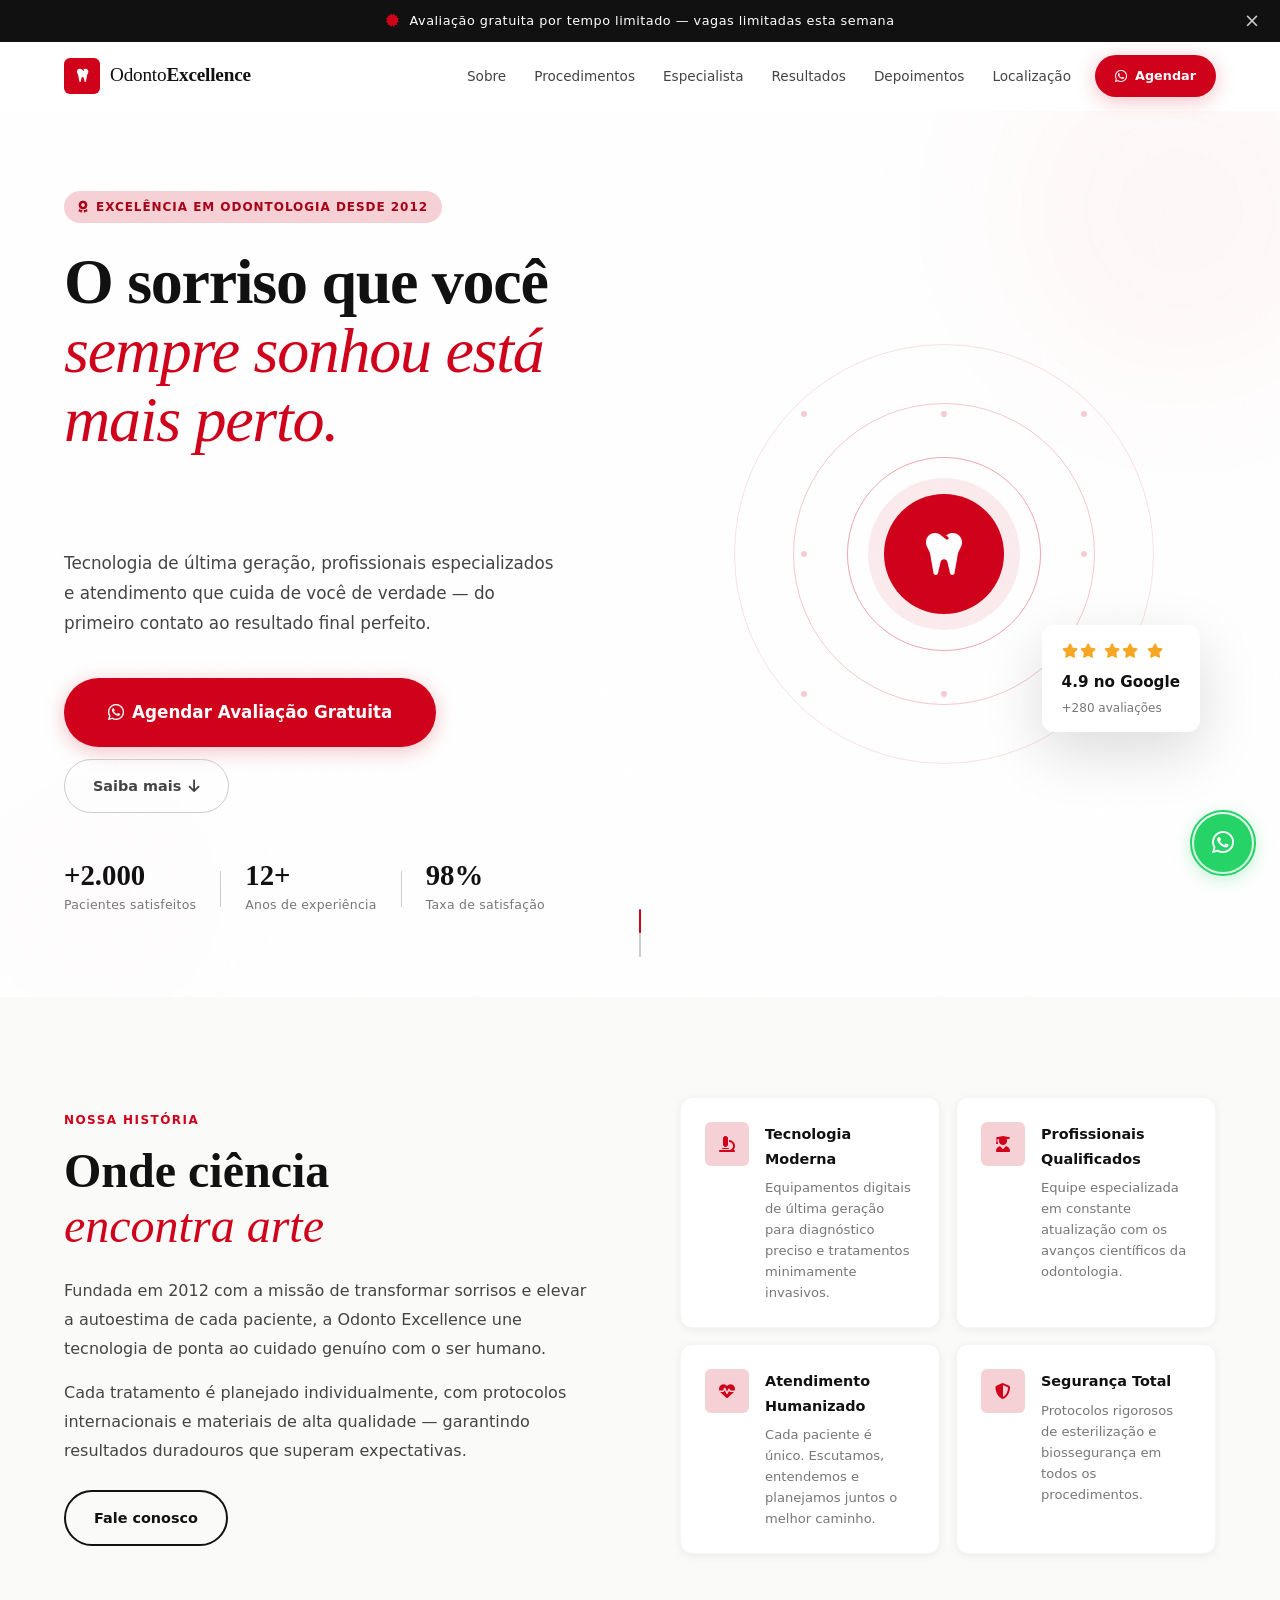
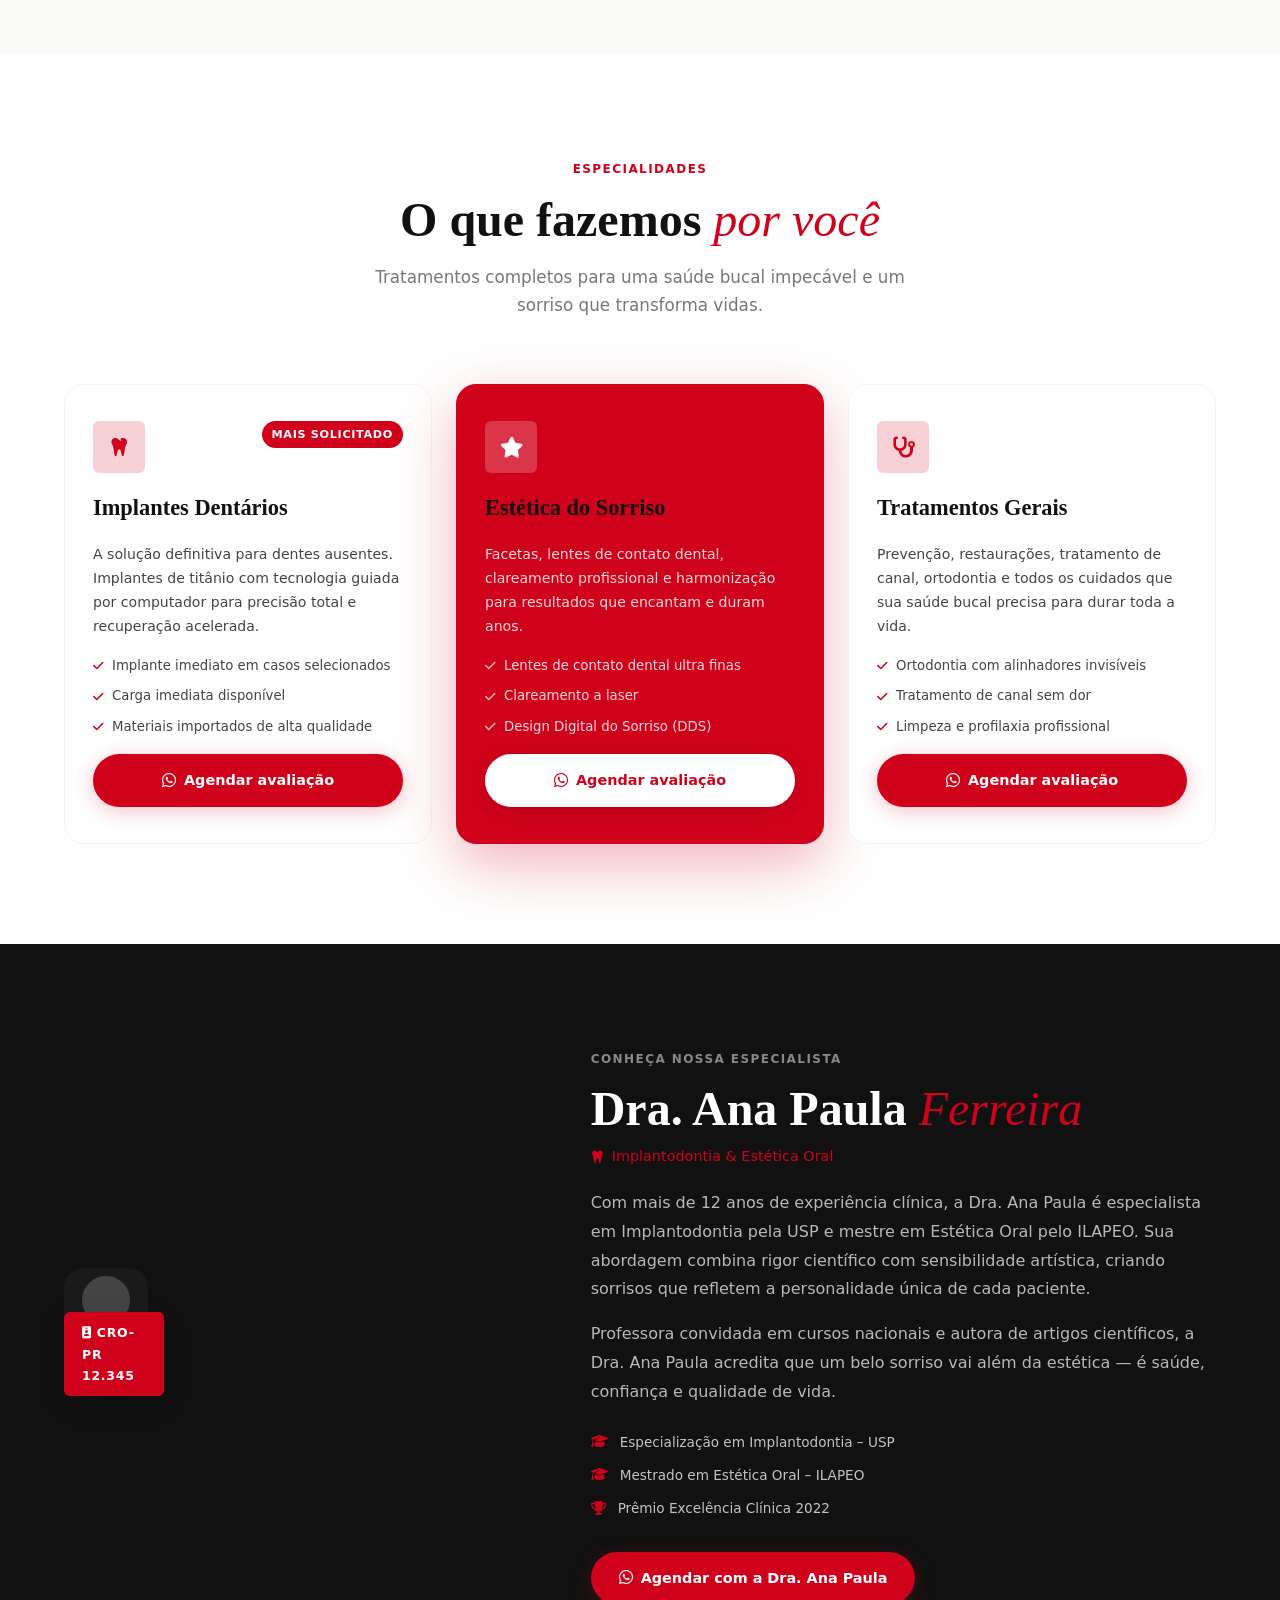
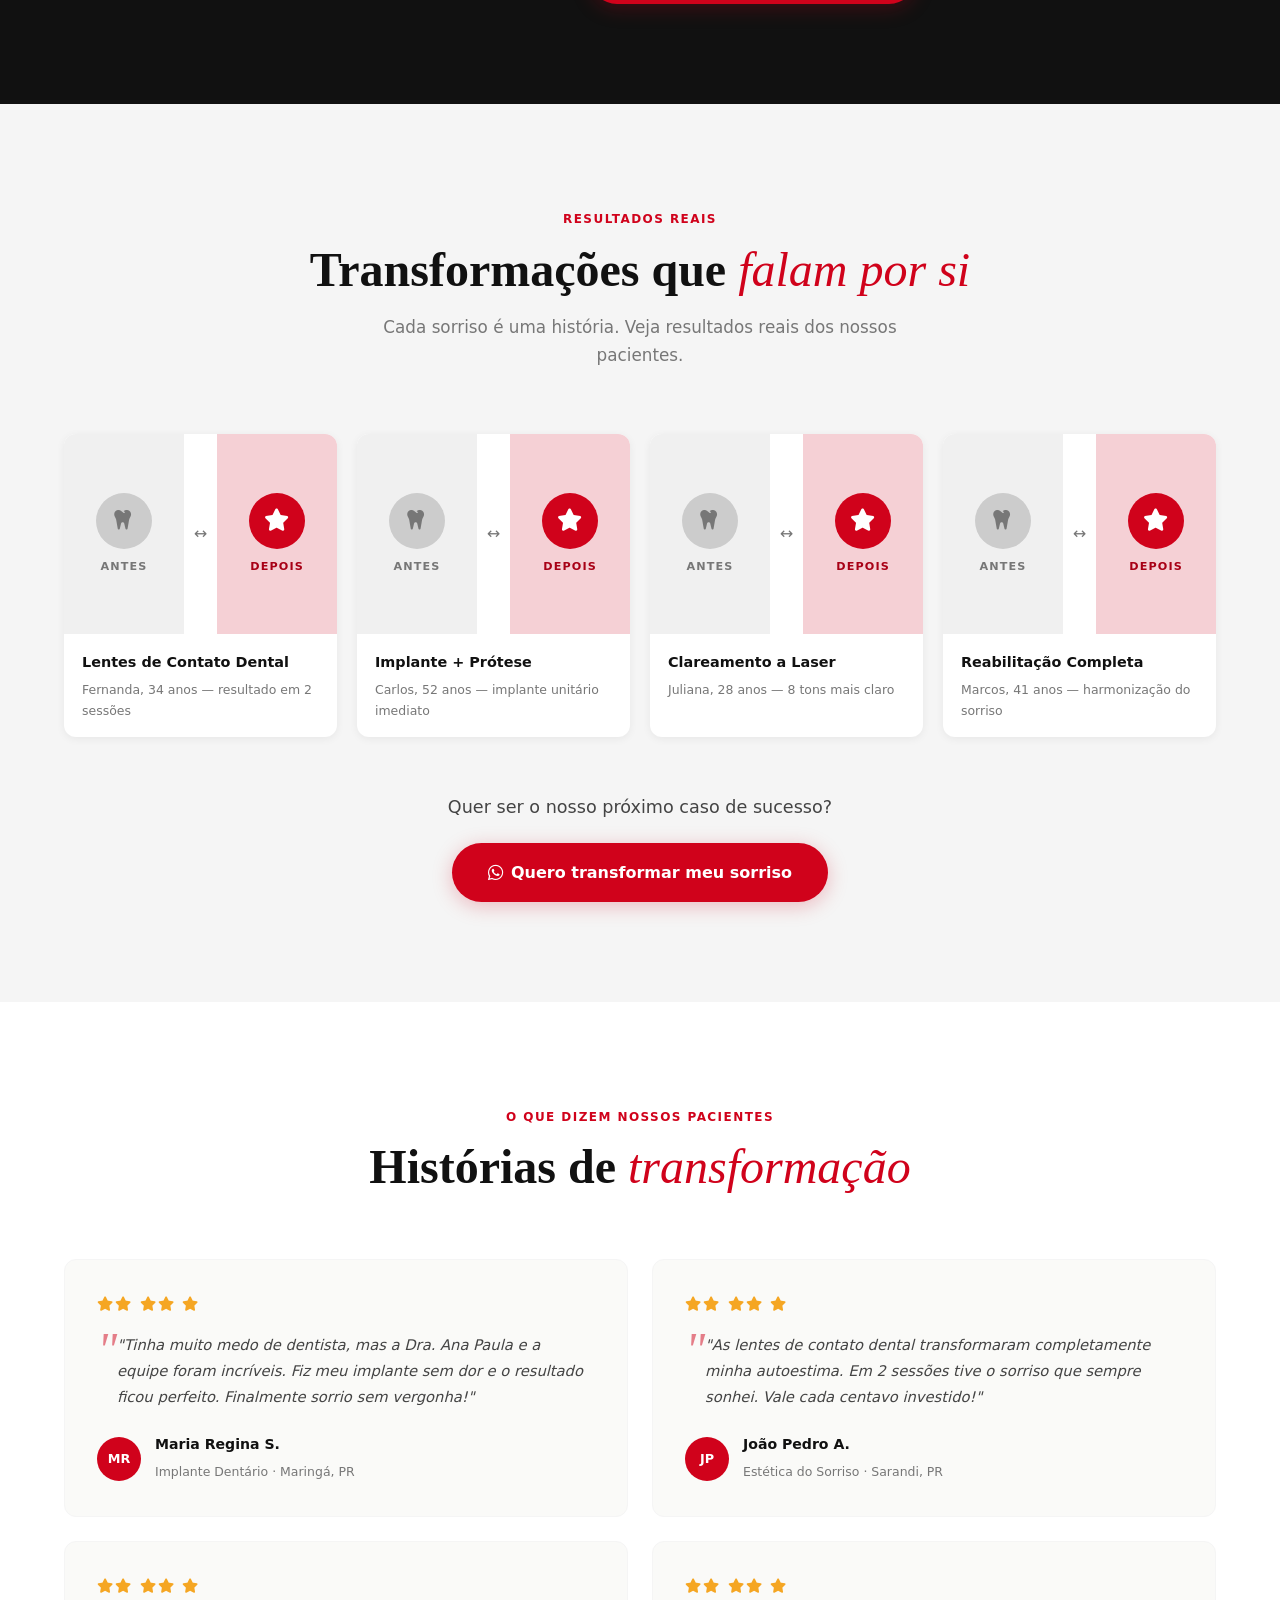
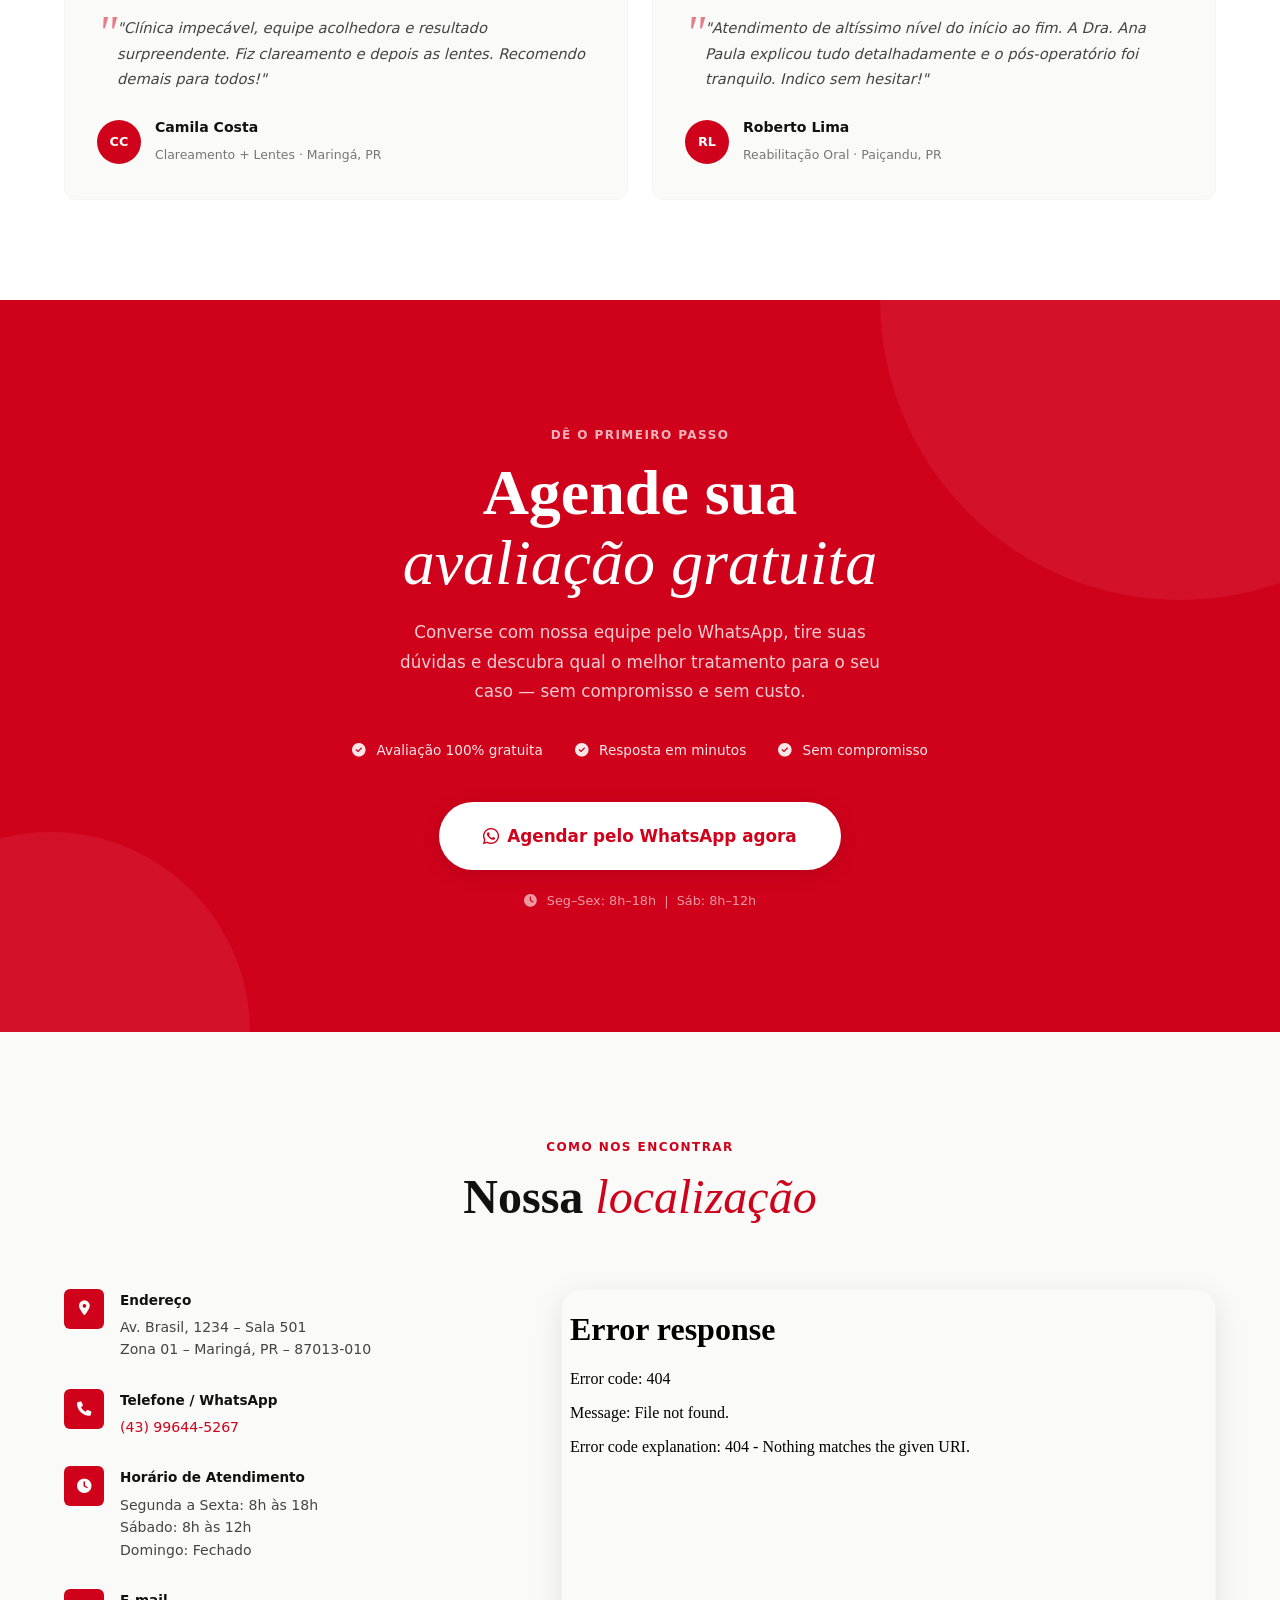
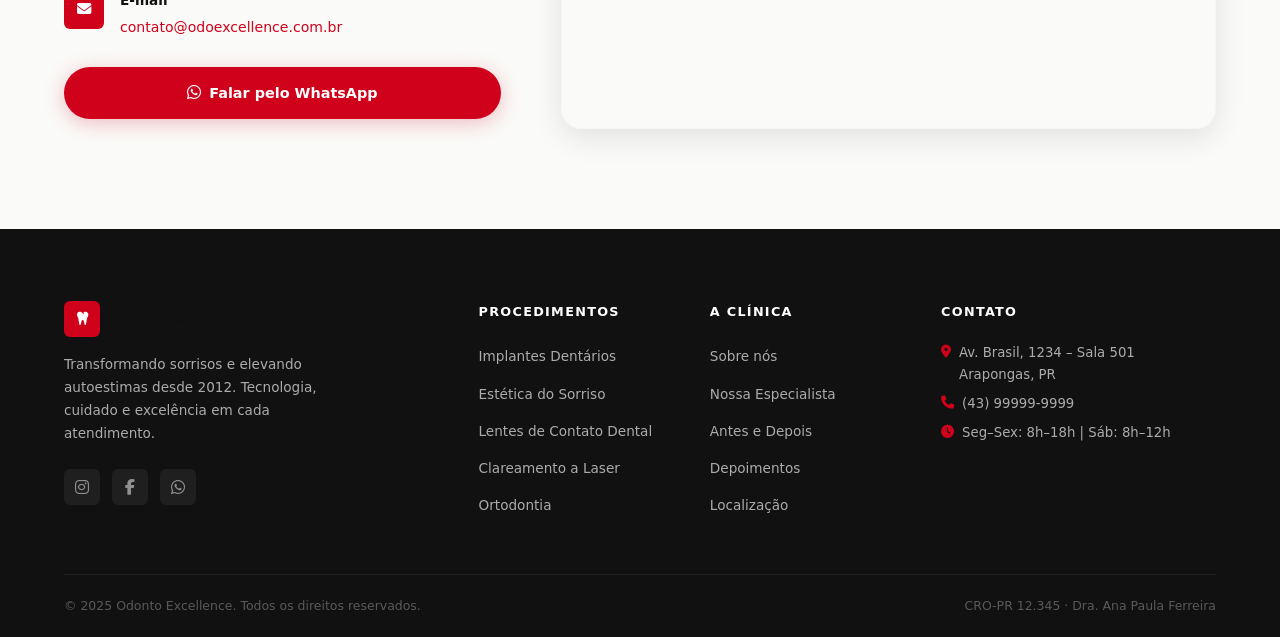
==== commit de8120dc: "Add files via upload" ====
--- a/index.html
+++ b/index.html
@@ -654,7 +654,7 @@
             Google Maps → compartilhar → incorporar mapa → copiar iframe src
           -->
           <iframe
-            src="https://maps.app.goo.gl/ZFviJ23cYTTZ8iTVA"
+            src="<iframe src="https://www.google.com/maps/embed?pb=!1m18!1m12!1m3!1d3661.4988139057837!2d-51.443920223987874!3d-23.406341678906667!2m3!1f0!2f0!3f0!3m2!1i1024!2i768!4f13.1!3m3!1m2!1s0x94eca359f31ec601%3A0x766ff803d8641b5!2sOdonto%20Excellence%20Arapongas!5e0!3m2!1spt-BR!2sbr!4v1773685672666!5m2!1spt-BR!2sbr" width="400" height="300" style="border:0;" allowfullscreen="" loading="lazy" referrerpolicy="no-referrer-when-downgrade"></iframe>"
             width="100%"
             height="100%"
             style="border:0;"
@@ -713,8 +713,8 @@
 
         <div class="footer-col">
           <h5>Contato</h5>
-          <p><i class="fa-solid fa-location-dot"></i> Av. Brasil, 1234 – Sala 501<br />Maringá, PR</p>
-          <p><i class="fa-solid fa-phone"></i> <a href="tel:+5544999999999">(44) 99999-9999</a></p>
+          <p><i class="fa-solid fa-location-dot"></i> Av. Brasil, 1234 – Sala 501<br />Arapongas, PR</p>
+          <p><i class="fa-solid fa-phone"></i> <a href="tel:+5544999999999">(43) 99999-9999</a></p>
           <p><i class="fa-solid fa-clock"></i> Seg–Sex: 8h–18h | Sáb: 8h–12h</p>
         </div>
 
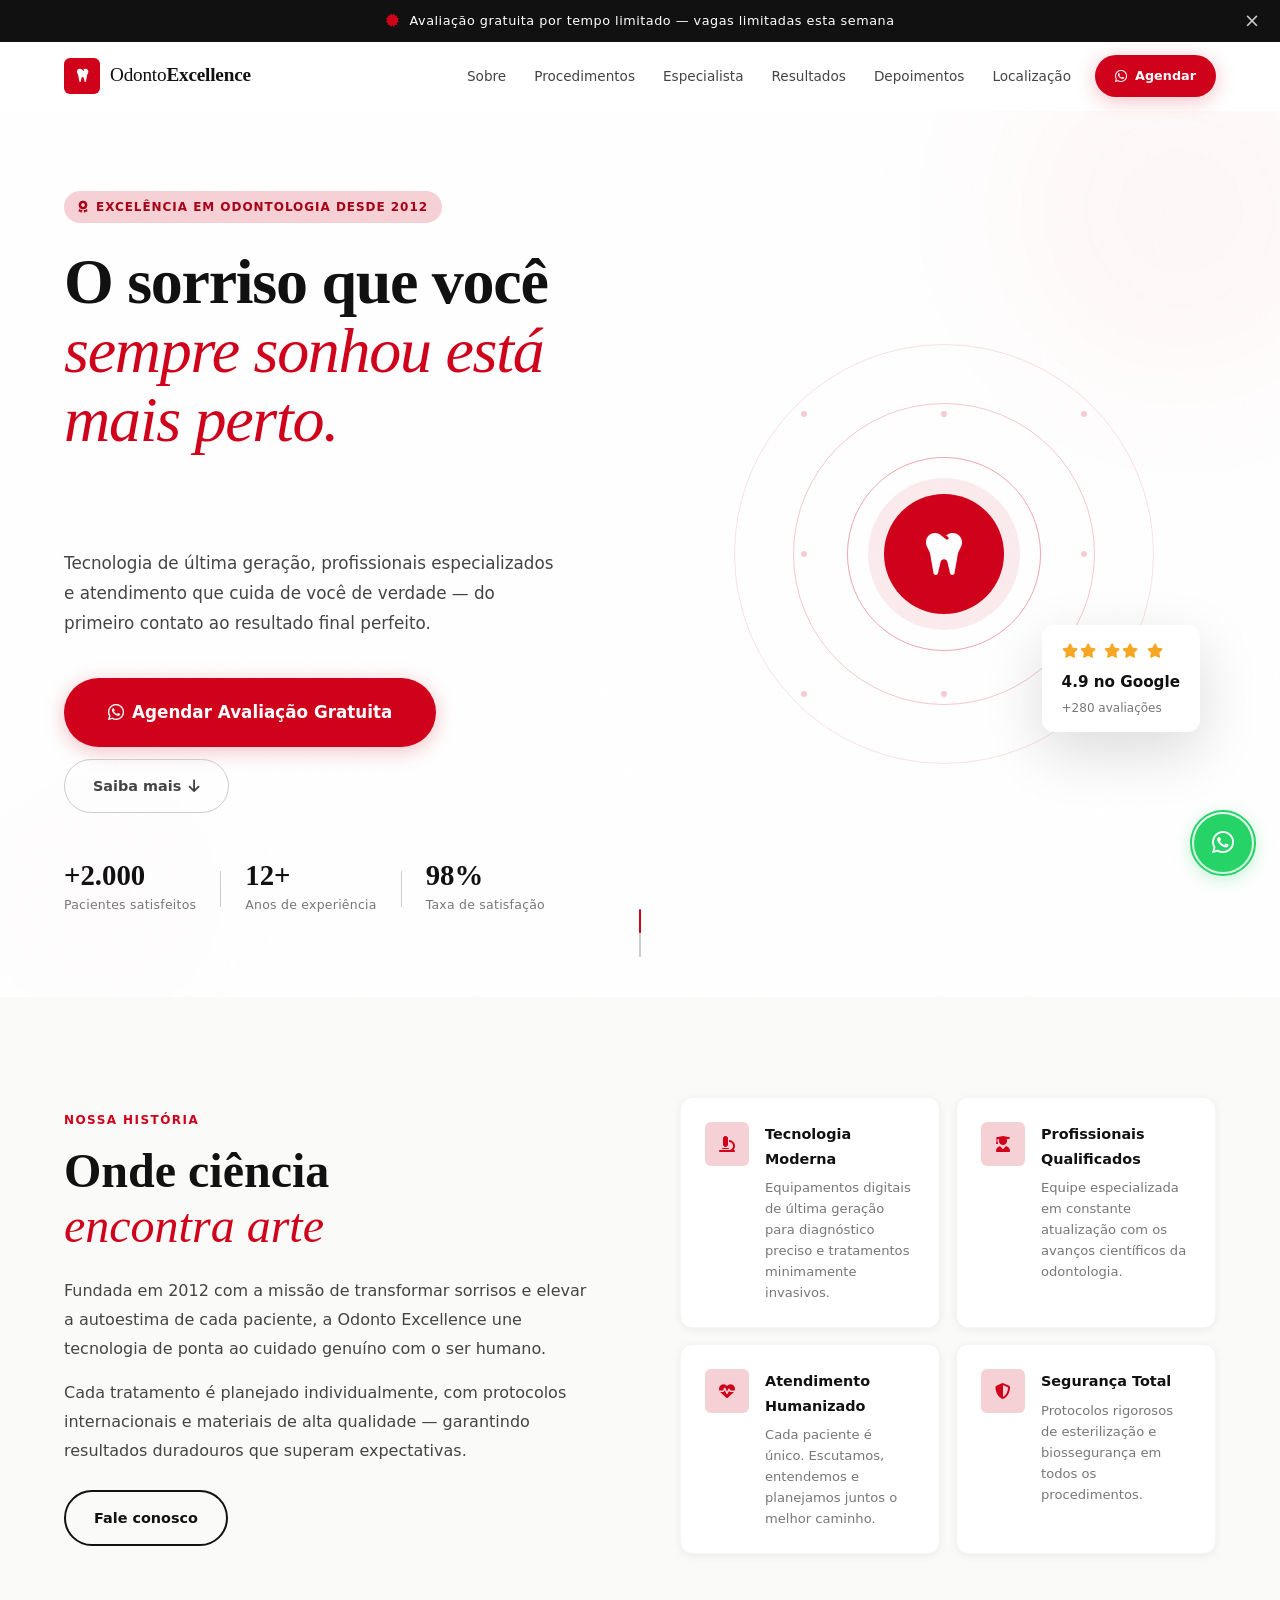
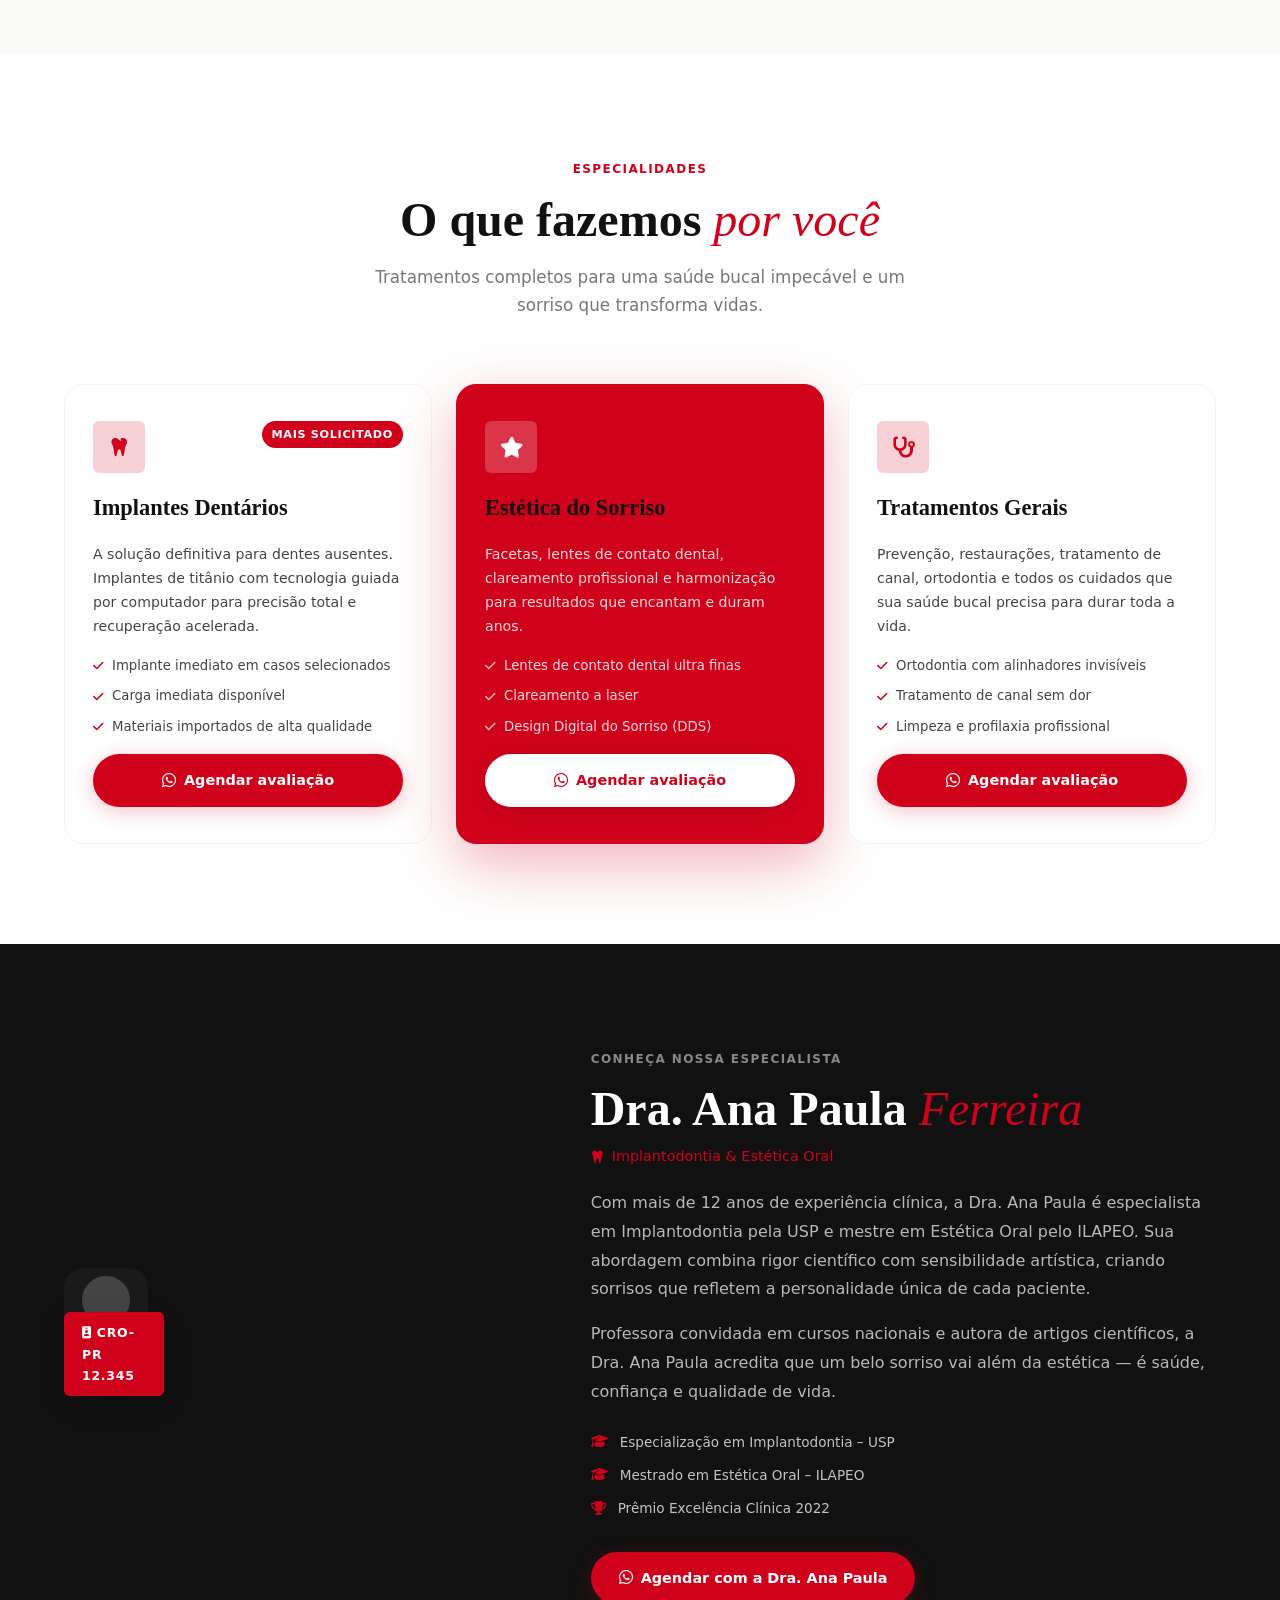
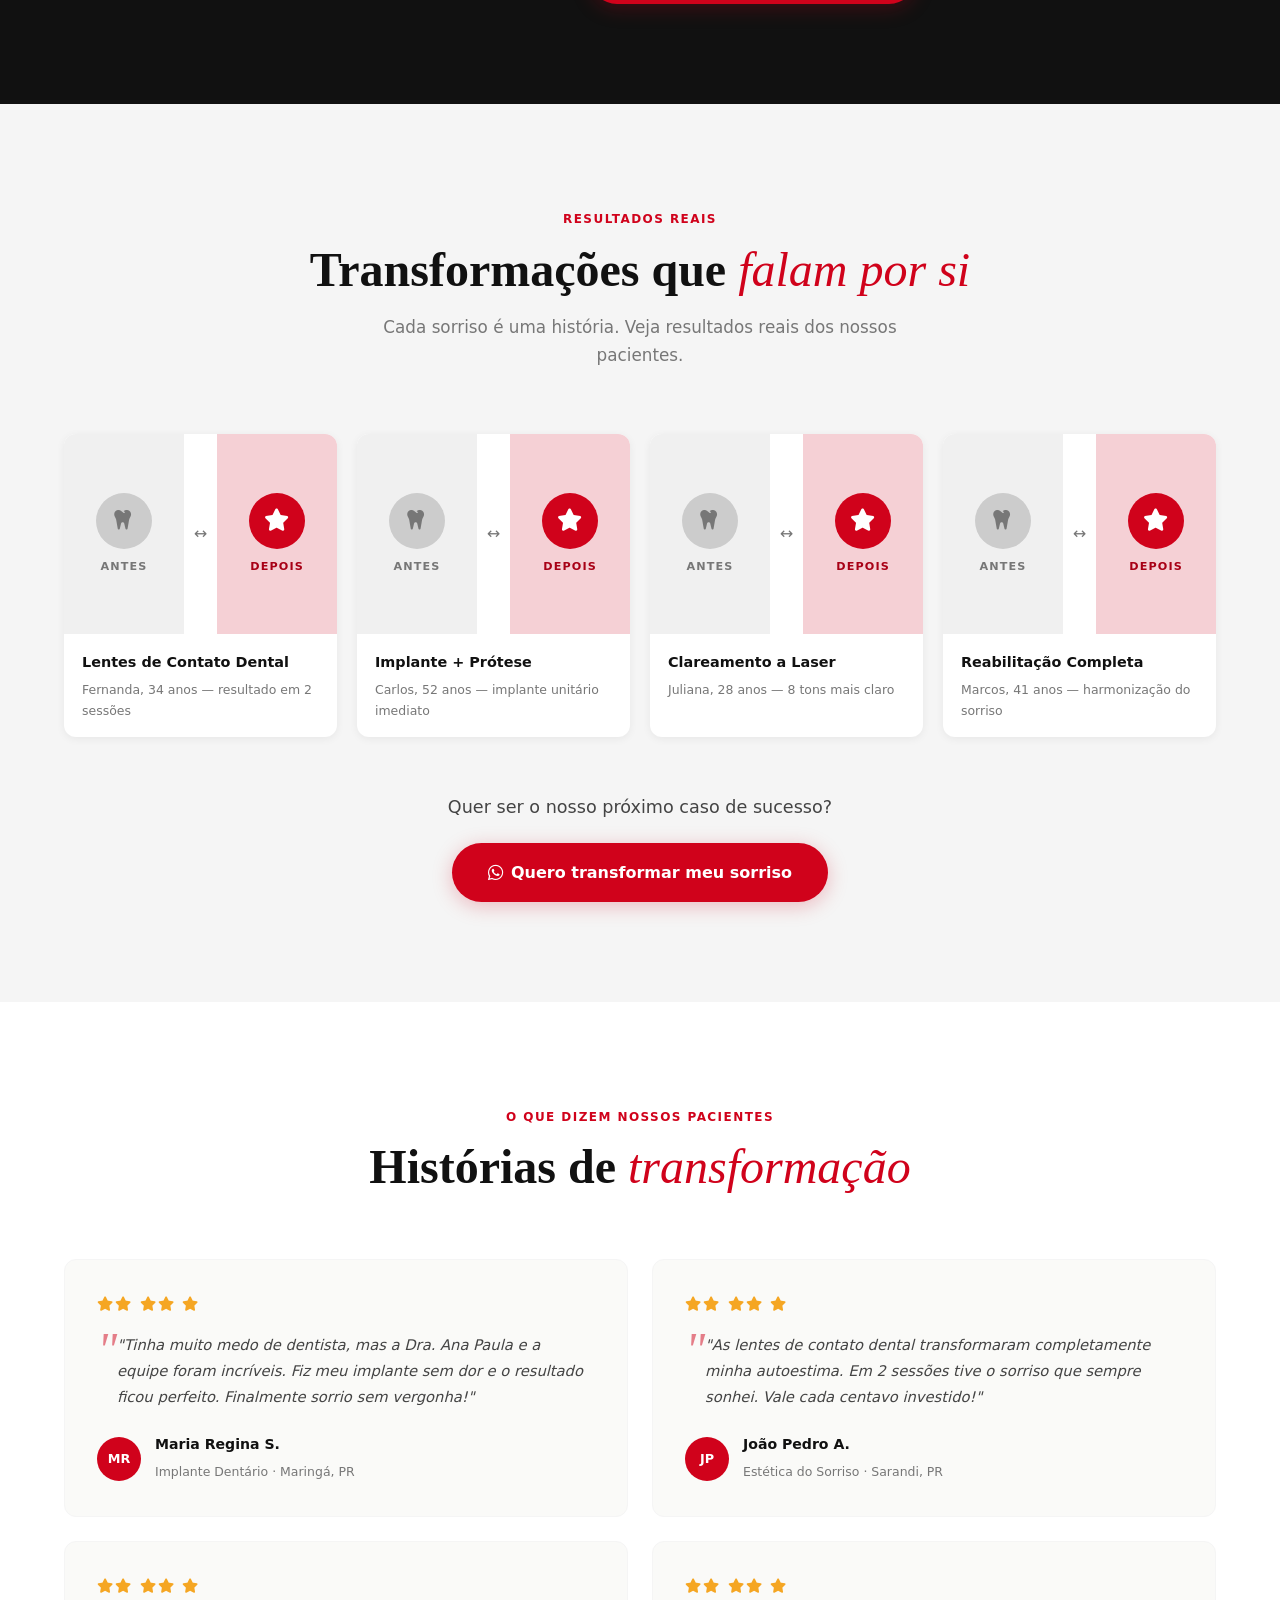
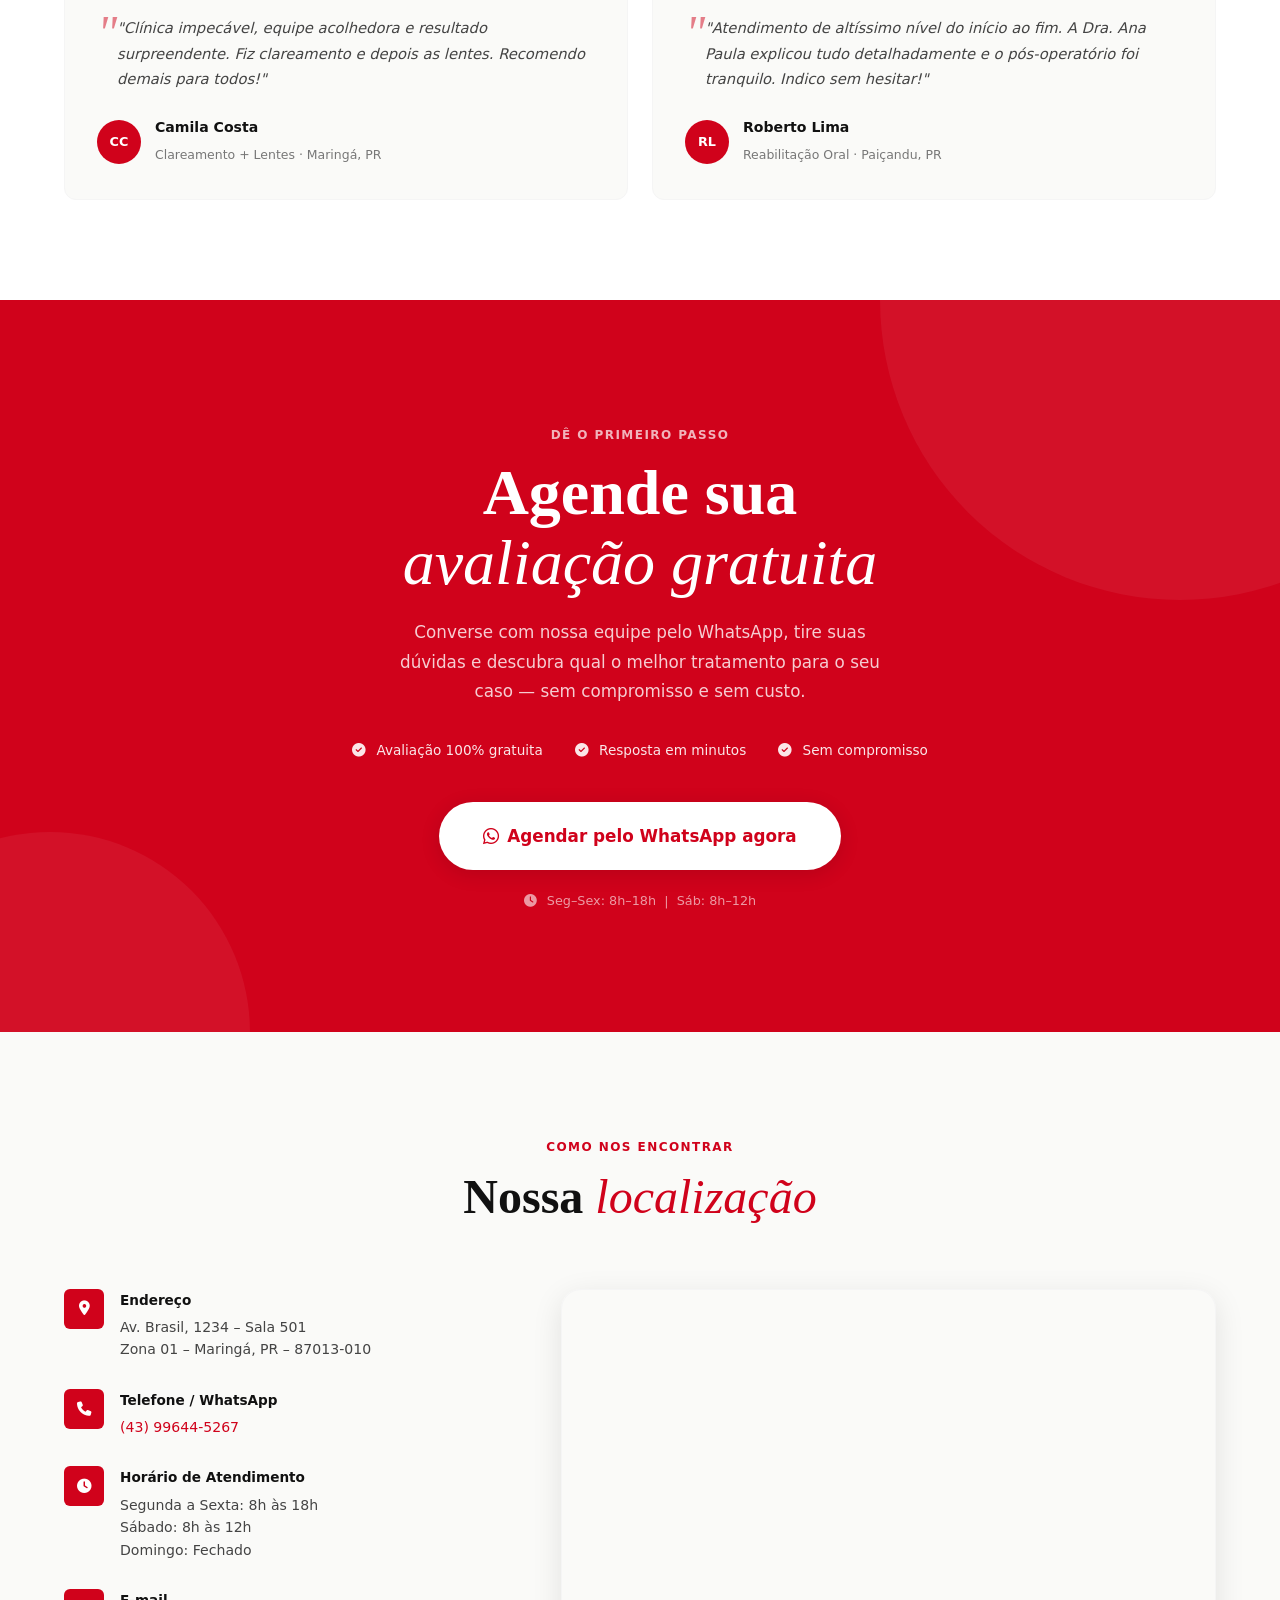
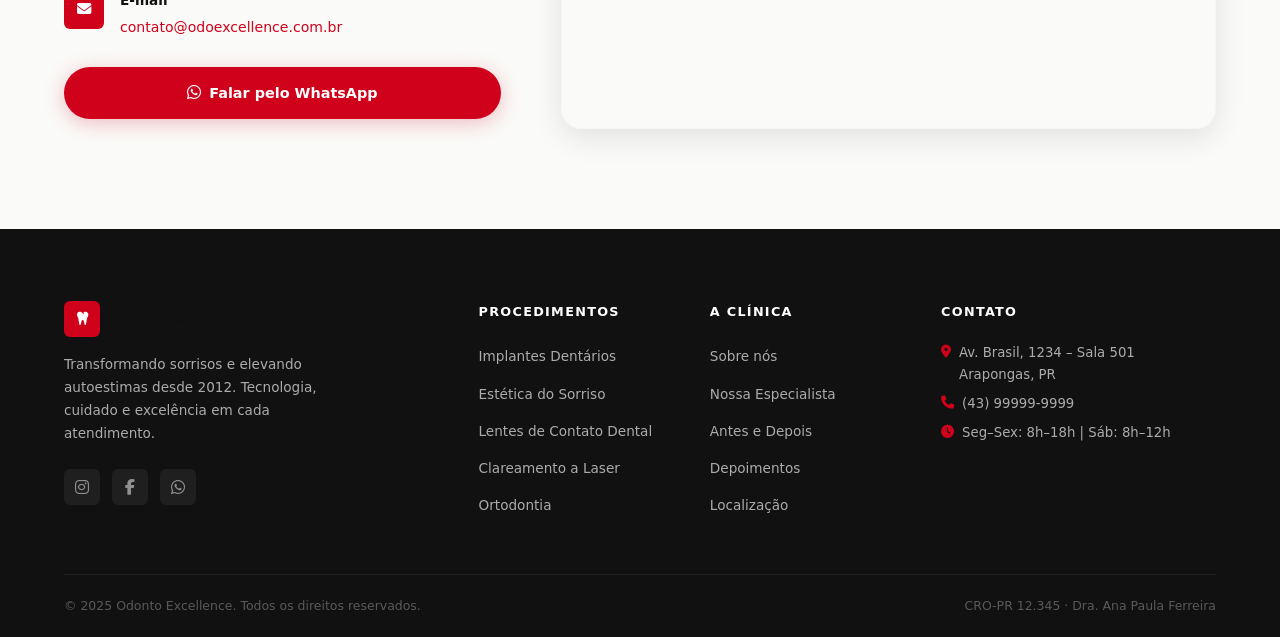
==== commit 28e02a57: "Add files via upload" ====
--- a/index.html
+++ b/index.html
@@ -654,14 +654,13 @@
             Google Maps → compartilhar → incorporar mapa → copiar iframe src
           -->
           <iframe
-            src="<iframe src="https://www.google.com/maps/embed?pb=!1m18!1m12!1m3!1d3661.4988139057837!2d-51.443920223987874!3d-23.406341678906667!2m3!1f0!2f0!3f0!3m2!1i1024!2i768!4f13.1!3m3!1m2!1s0x94eca359f31ec601%3A0x766ff803d8641b5!2sOdonto%20Excellence%20Arapongas!5e0!3m2!1spt-BR!2sbr!4v1773685672666!5m2!1spt-BR!2sbr" width="400" height="300" style="border:0;" allowfullscreen="" loading="lazy" referrerpolicy="no-referrer-when-downgrade"></iframe>"
-            width="100%"
-            height="100%"
-            style="border:0;"
-            allowfullscreen=""
-            loading="lazy"
-            referrerpolicy="no-referrer-when-downgrade"
-            title="Localização Odonto Excellence – Arapongas, PR">
+            src="https://www.google.com/maps/embed?pb=!1m18!1m12!1m3!1d3661.8786186956445!2d-51.419573!3d-23.392608!2m3!1f0!2f0!3f0!3m2!1i1024!2i768!4f13.1!3m3!1m2!1s0x94eca12a98dff3c5%3A0x775444c011b38517!2sOdonto%20Excellence%20Arapongas!5e0!3m2!1spt-BR!2sbr!4v1773688683266!5m2!1spt-BR!2sb" 
+            width="100%" 
+            height="100%" 
+            style="border:0;" 
+            allowfullscreen="" 
+            loading="lazy" 
+            title="Localização Odonto Excellence – Arapongas, PR"></iframe>
           </iframe>
         </div>
 
